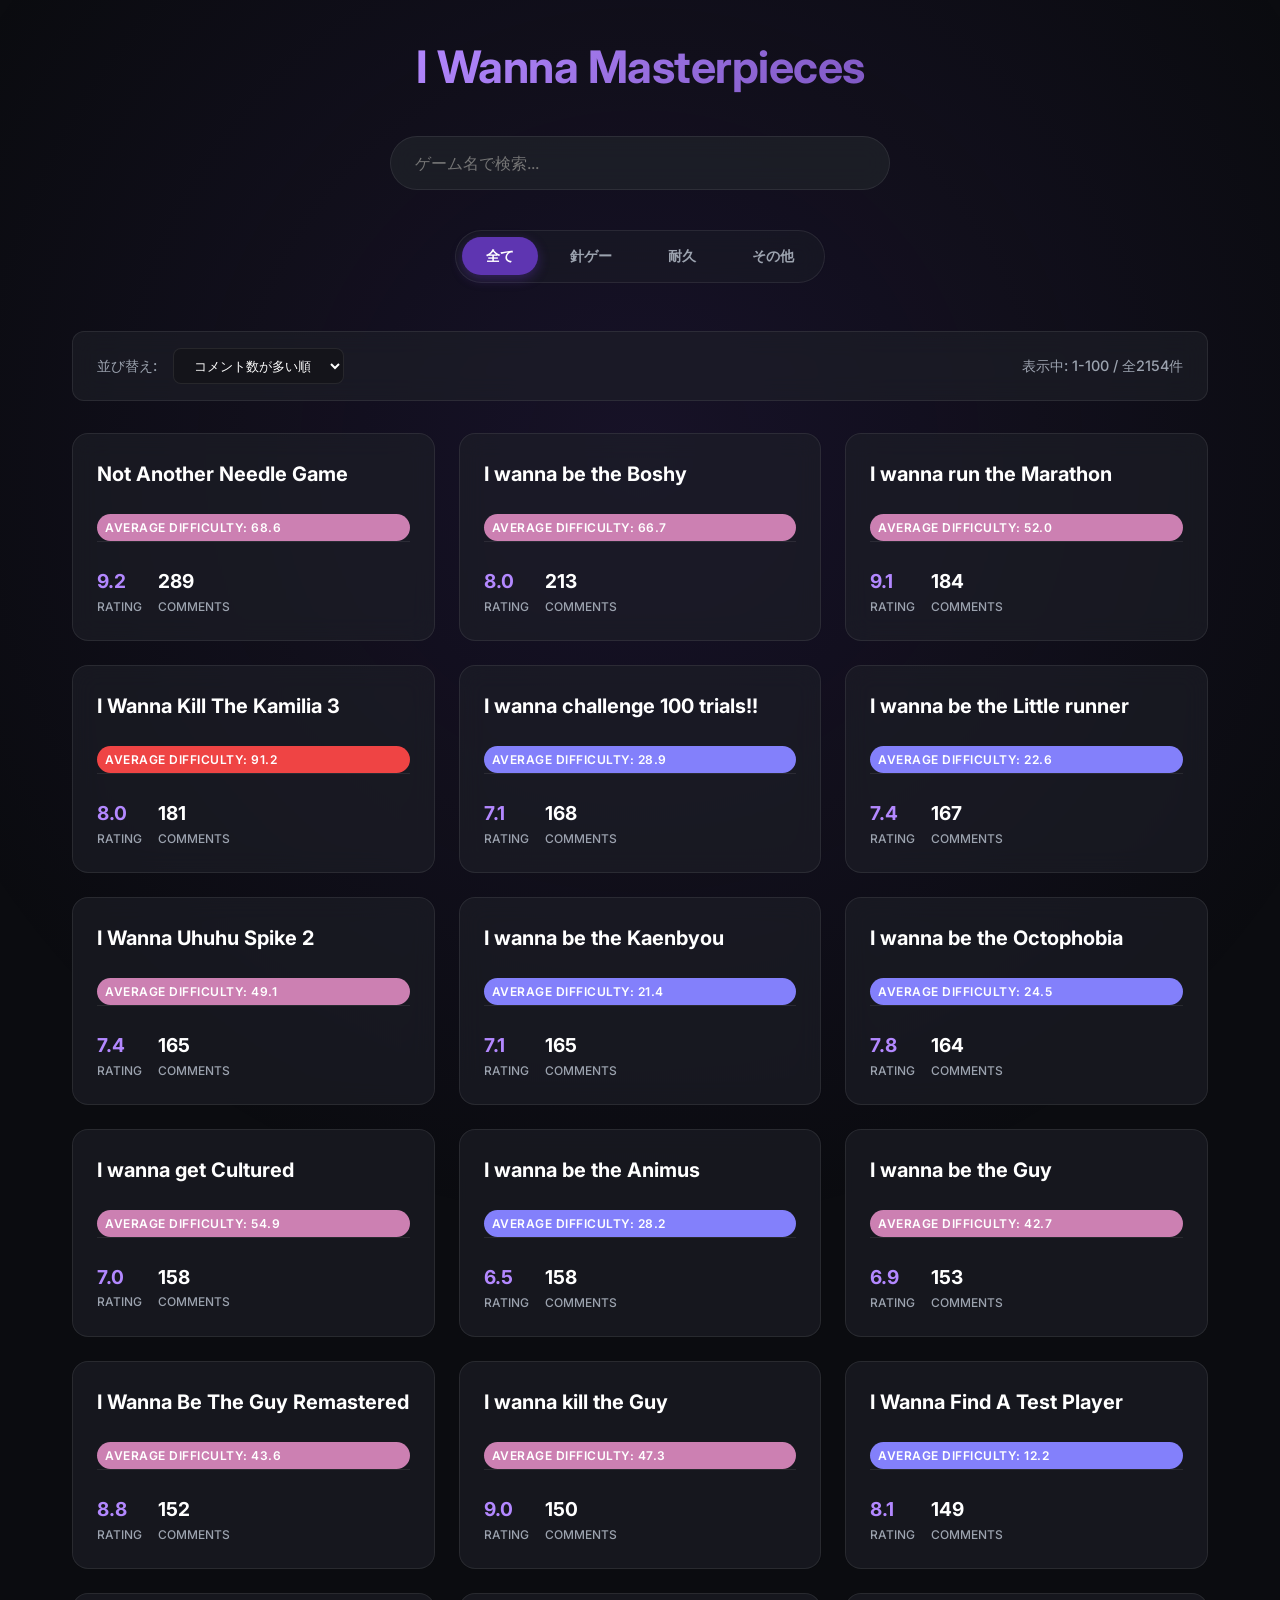
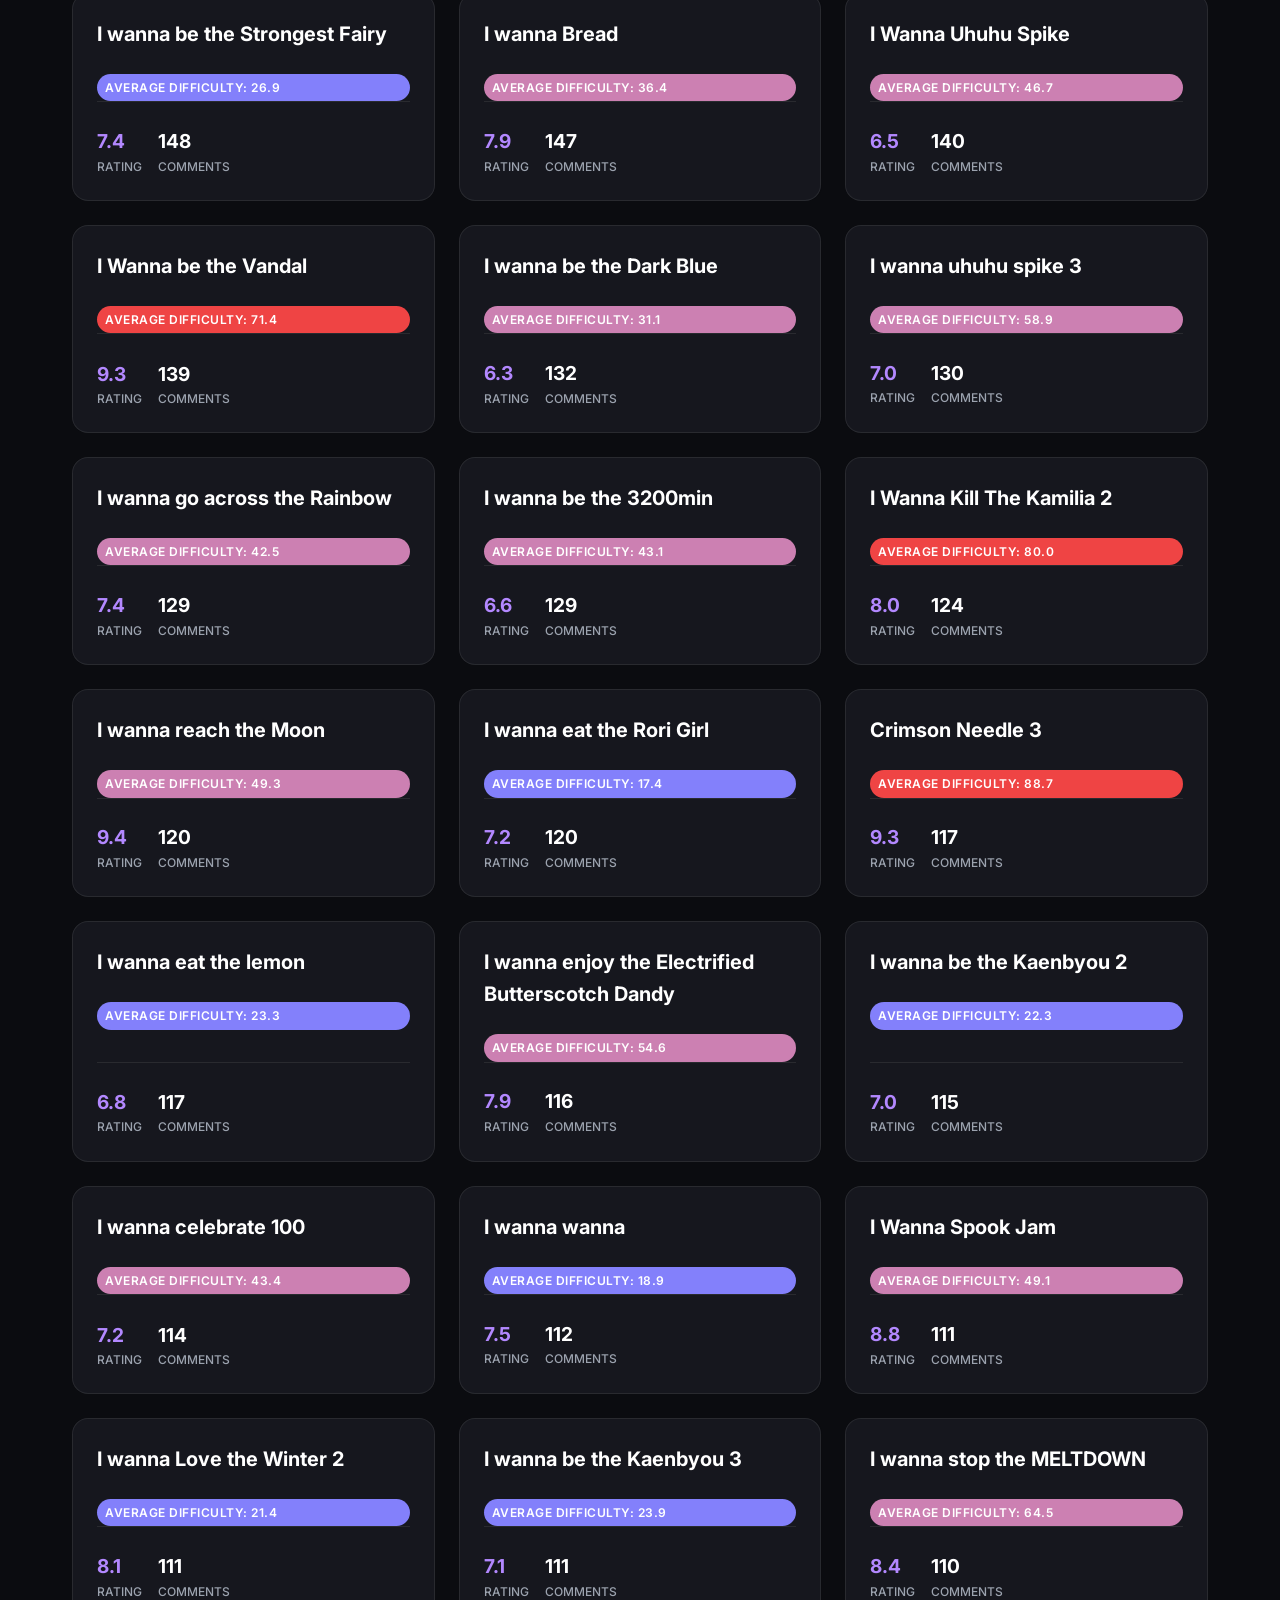
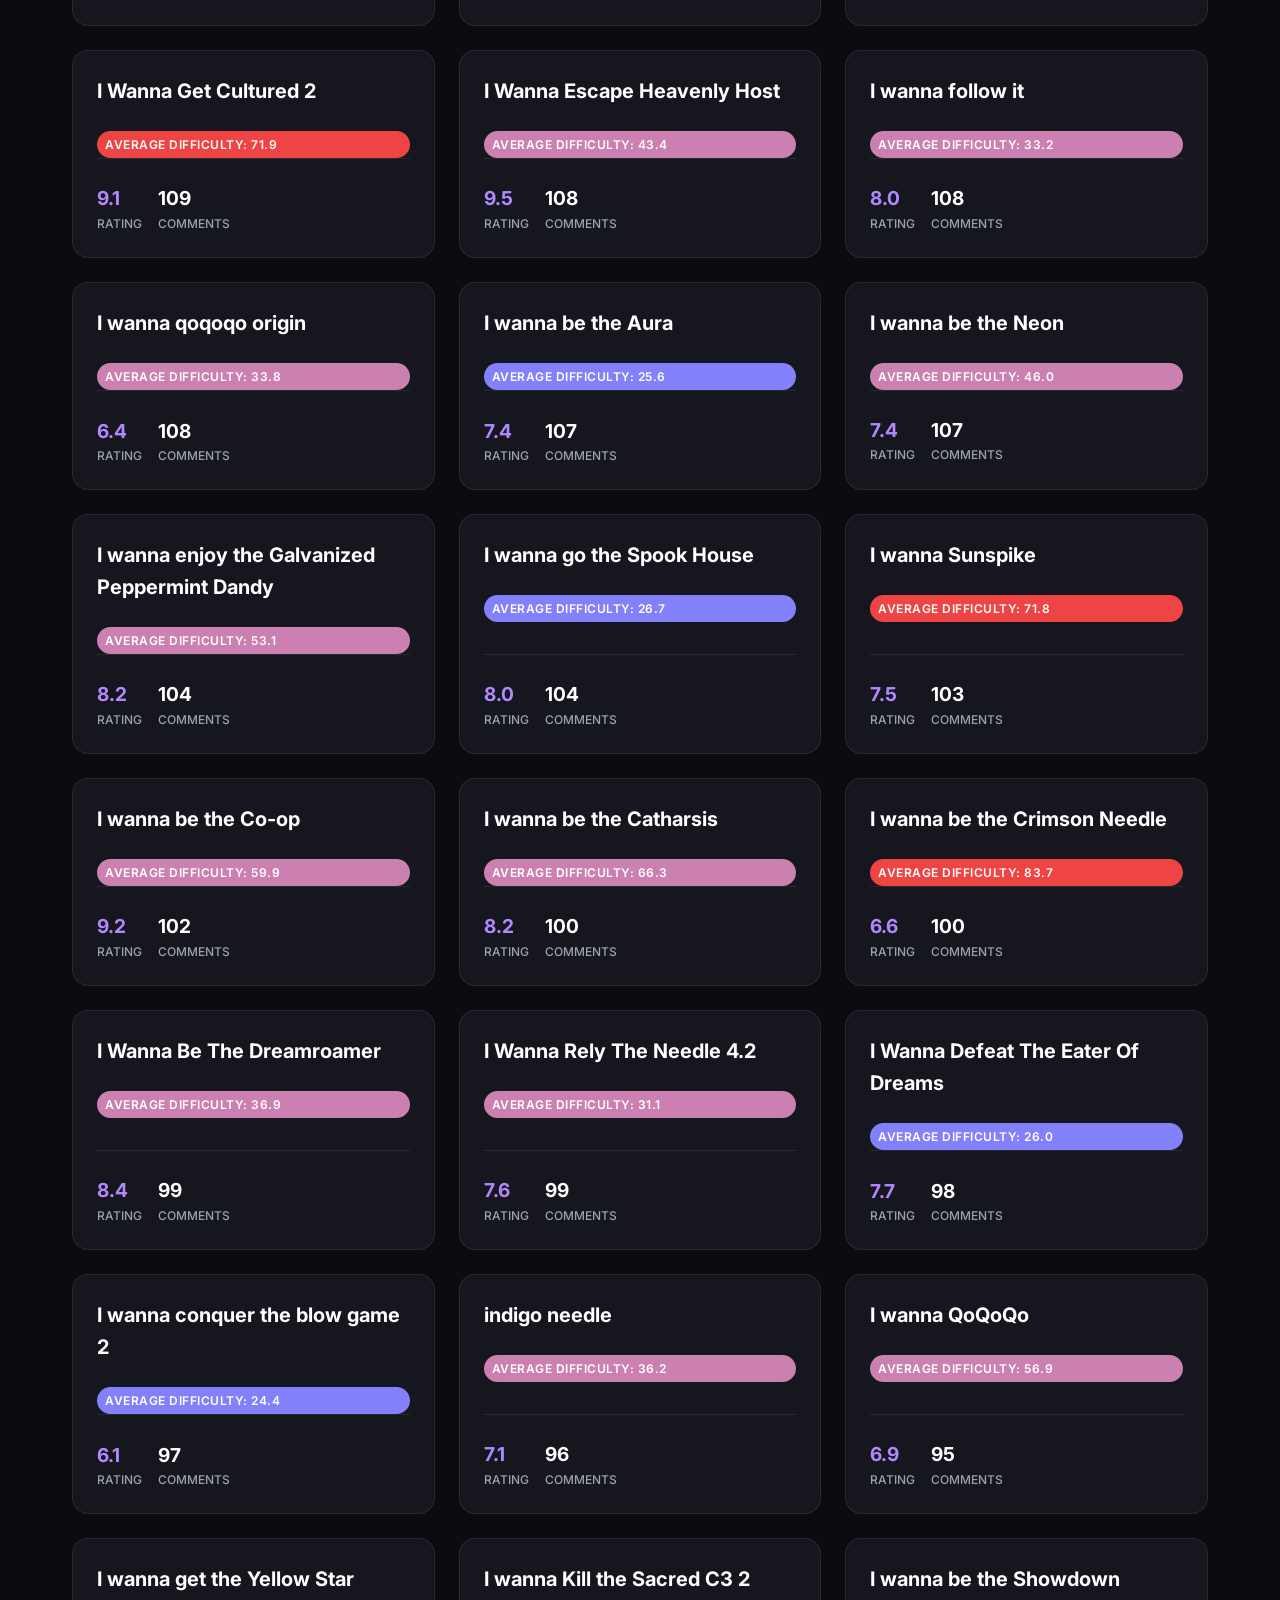
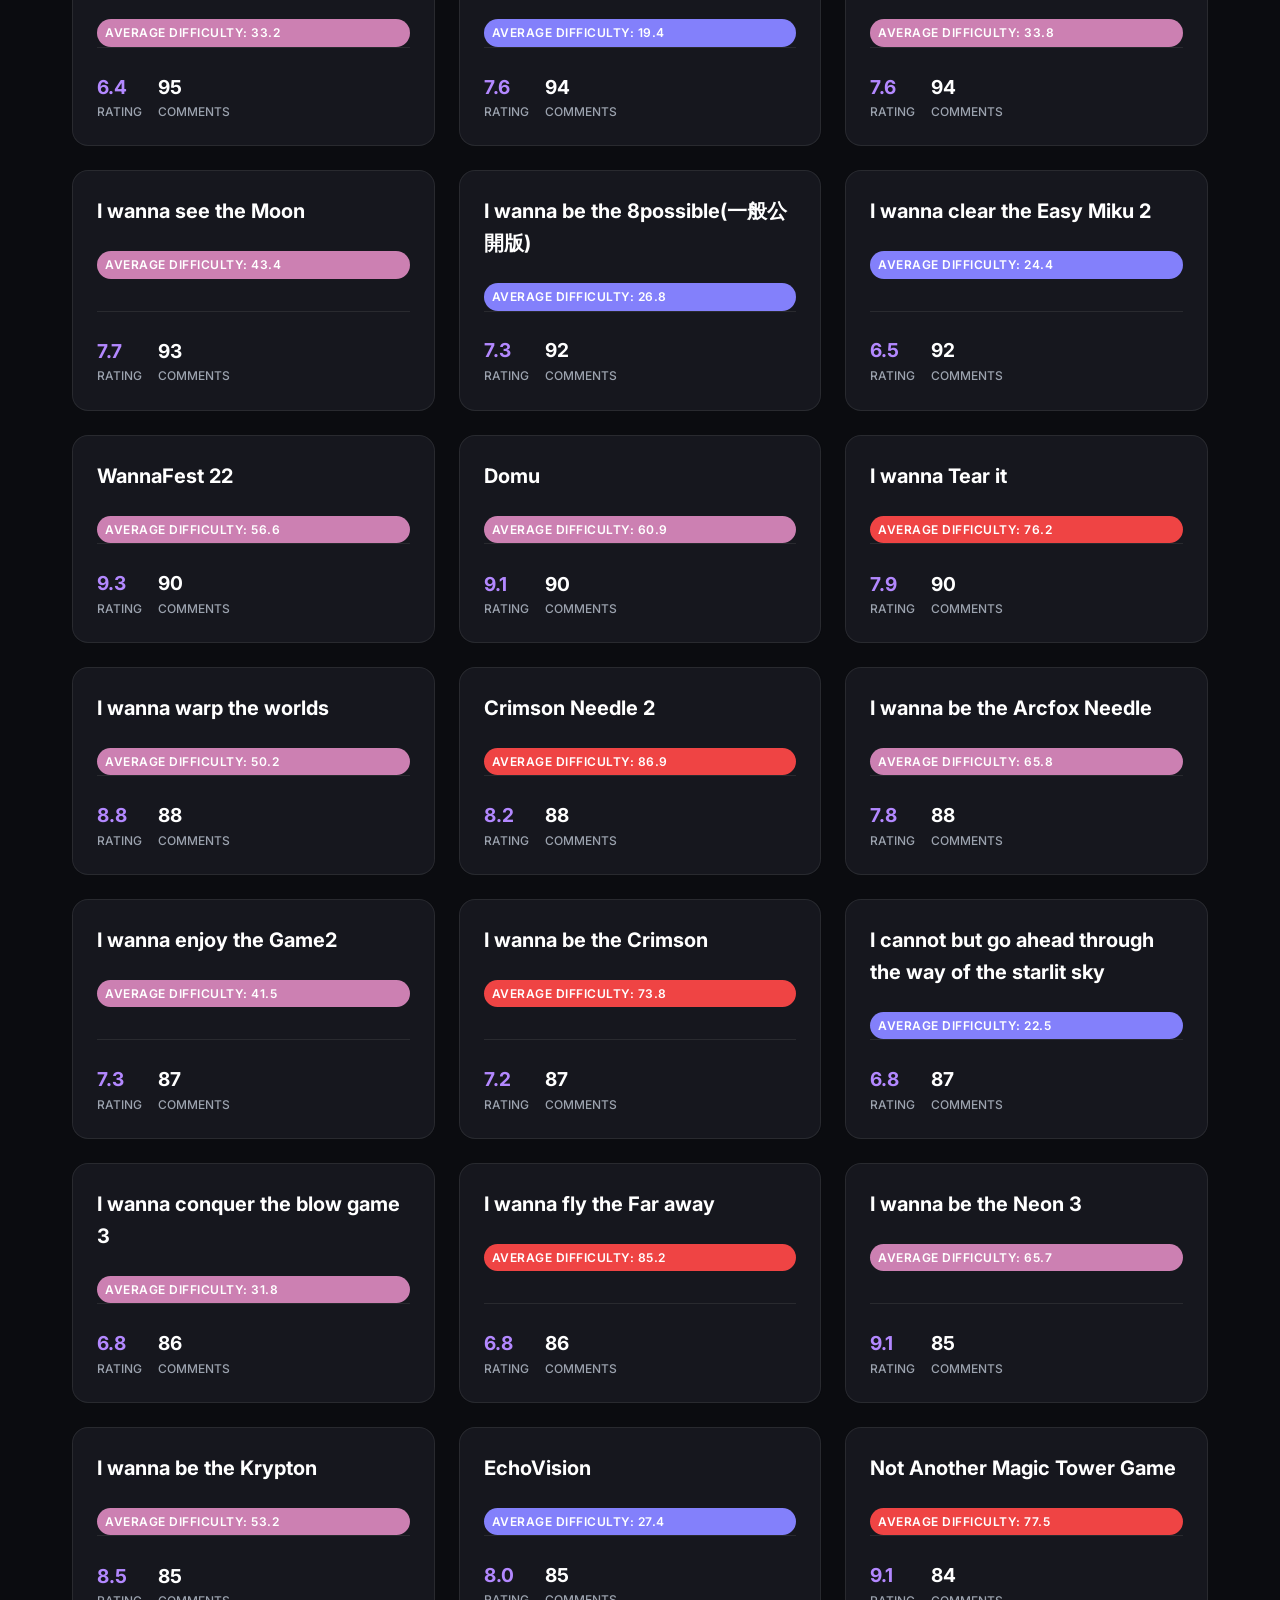
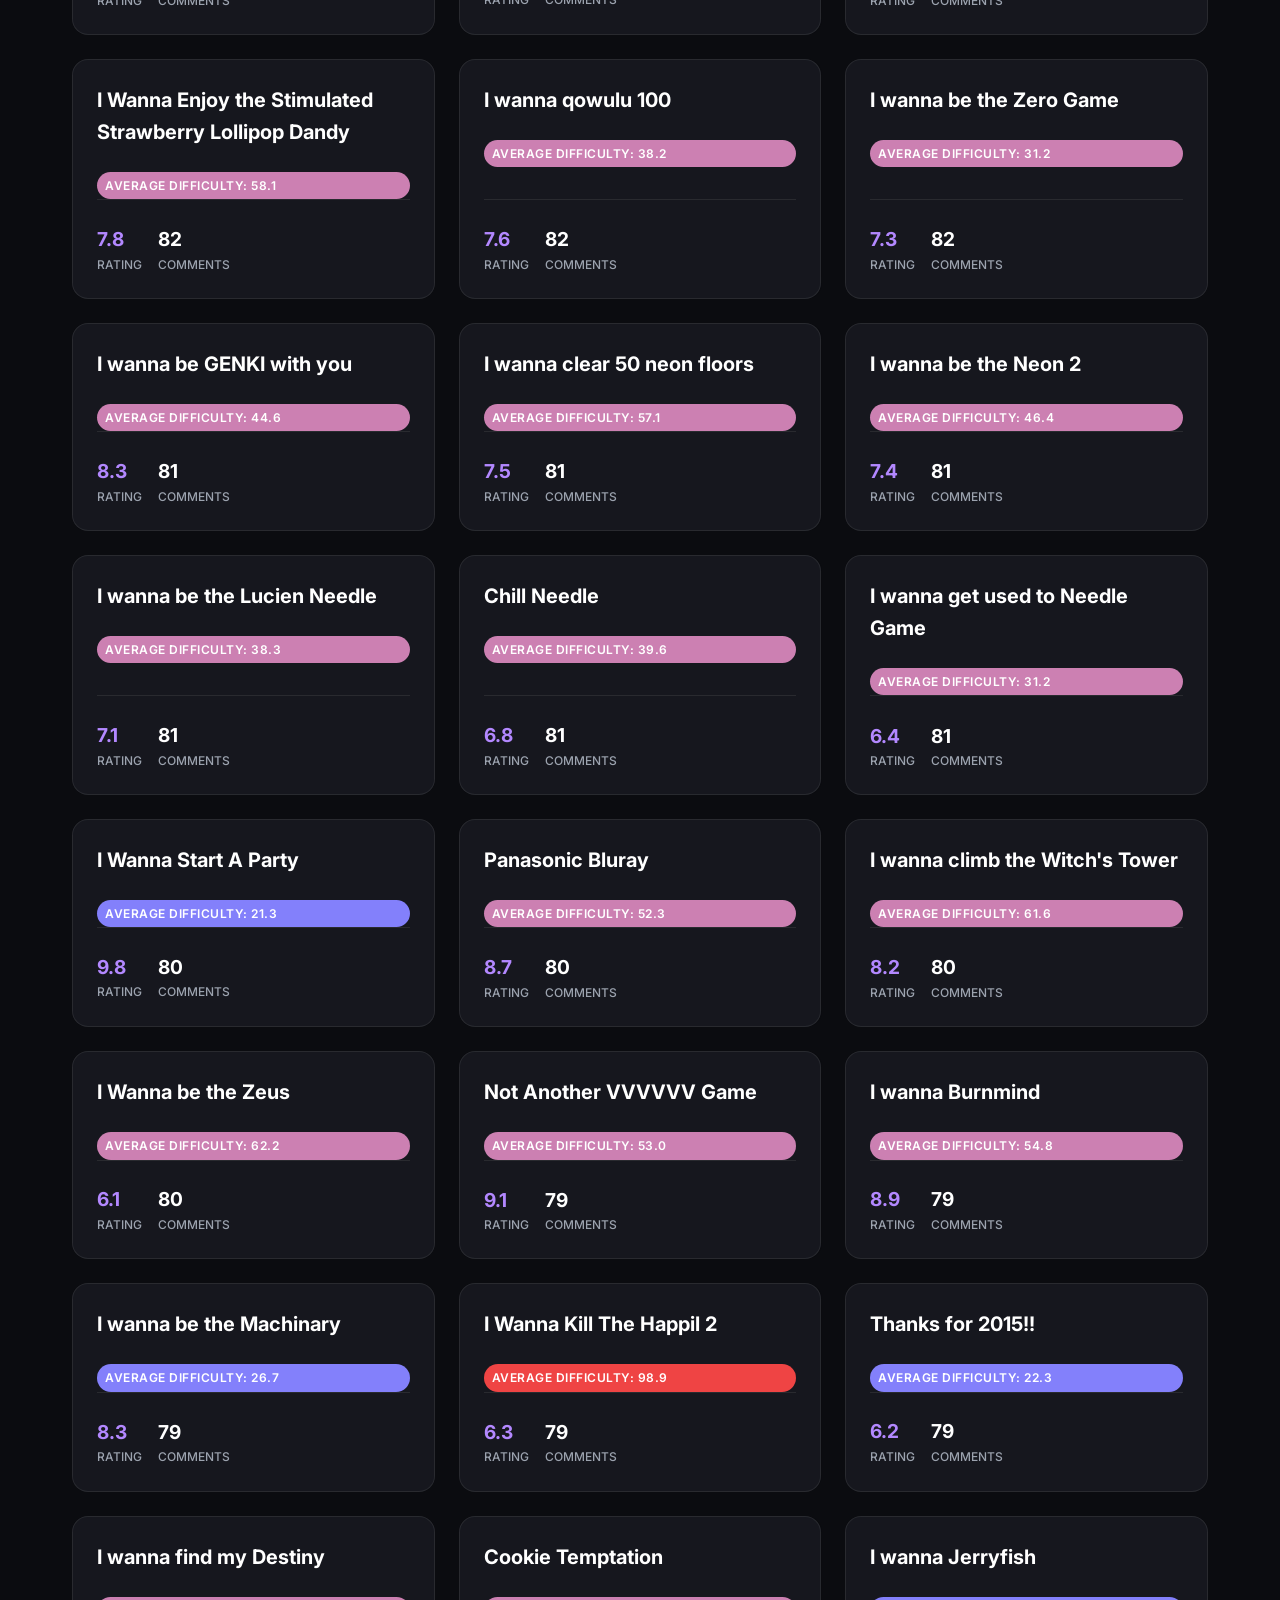
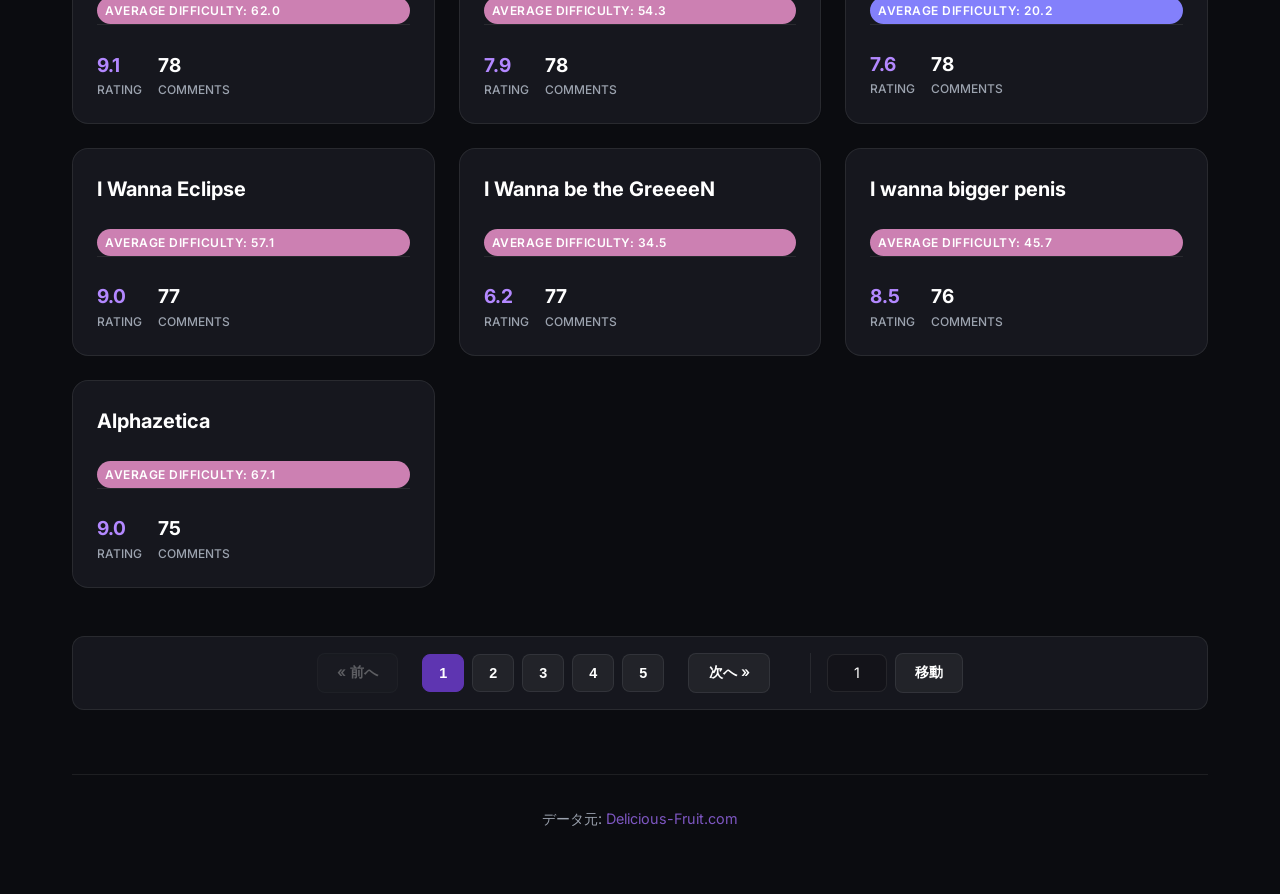
==== index.html @ 4054c090 "Add files via upload" ====
<!DOCTYPE html>
<html lang="ja">
<head>
    <meta charset="UTF-8">
    <meta name="viewport" content="width=device-width, initial-scale=1.0">
    <title>Delicious Fruit - 名作アイワナラインナップ</title>
    <link href="https://fonts.googleapis.com/css2?family=Inter:wght@400;500;700&display=swap" rel="stylesheet">
    <link rel="stylesheet" href="style.css">
</head>
<body>
    <div class="background-animation"></div>
    <div class="container">
        <header>
            <div class="logo">
                <h1>I Wanna Masterpieces</h1>
            </div>
            <div class="search-bar">
                <input type="text" id="searchInput" placeholder="ゲーム名で検索...">
            </div>
            <div class="filter-container">
                <div class="filter-buttons" id="filterButtons">
                    <button class="filter-btn active" data-category="all">全て</button>
                    <button class="filter-btn" data-category="needle">針ゲー</button>
                    <button class="filter-btn" data-category="avoidance">耐久</button>
                    <button class="filter-btn" data-category="other">その他</button>
                </div>
            </div>
        </header>

        <main>
            <div class="controls">
                <div class="sort-options">
                    <label>並び替え:</label>
                    <select id="sortSelect">
                        <option value="ratings_desc">コメント数が多い順</option>
                        <option value="rating_desc">評価が高い順</option>
                        <option value="newest">新しい順</option>
                        <option value="difficulty_desc">難易度が高い順</option>
                        <option value="difficulty_asc">難易度が低い順</option>
                    </select>
                </div>
                <div class="stats" id="statsDisplay">
                    <!-- Stats will be inserted here -->
                </div>
            </div>

            <div class="grid" id="gameGrid">
                <!-- Game cards will be appended here by JS -->
            </div>

            <div class="pagination" id="pagination">
                <button id="prevBtn" class="page-btn">&laquo; 前へ</button>
                <div id="pageNumbers" class="page-numbers"></div>
                <button id="nextBtn" class="page-btn">次へ &raquo;</button>
                <div class="page-jump">
                    <input type="number" id="pageInput" min="1" placeholder="Page">
                    <button id="jumpBtn" class="page-btn">移動</button>
                </div>
            </div>
        </main>
        
        <footer>
            <p>データ元: <a href="https://delicious-fruit.com/" target="_blank">Delicious-Fruit.com</a></p>
        </footer>
    </div>
    <!-- Back to top button -->
    <button id="backToTopBtn" title="トップへ戻る">↑ Top</button>

    <!-- Load the games data -->
    <script src="games.js?v=20260316_v10"></script>
    <script src="script.js"></script>
</body>
</html>
---- style.css ----
:root {
    --bg-color: #0b0c10;
    --card-bg: rgba(31, 33, 40, 0.6);
    --card-border: rgba(255, 255, 255, 0.08);
    --text-primary: #ffffff;
    --text-secondary: #9ca3af;
    --accent: #5e35b1;
    --accent-light: #7e57c2;
    --highlight: #b388ff;
    --rating-bg: rgba(94, 53, 177, 0.3);
    --rating-color: #d1c4e9;
    --glass-blur: 12px;
}

* {
    box-sizing: border-box;
    margin: 0;
    padding: 0;
}

body {
    background-color: var(--bg-color);
    color: var(--text-primary);
    font-family: 'Inter', -apple-system, BlinkMacSystemFont, "Segoe UI", Roboto, Helvetica, Arial, sans-serif;
    line-height: 1.6;
    overflow-x: hidden;
    position: relative;
    min-height: 100vh;
}

/* Background gradient animation */
.background-animation {
    position: fixed;
    top: -50%;
    left: -50%;
    width: 200%;
    height: 200%;
    background: radial-gradient(circle at center, rgba(94, 53, 177, 0.15) 0%, rgba(11, 12, 16, 0) 50%);
    animation: pulse 15s infinite alternate ease-in-out;
    z-index: -1;
    pointer-events: none;
}

@keyframes pulse {
    0% { transform: translate(10%, 10%) scale(1); }
    100% { transform: translate(-10%, -10%) scale(1.1); }
}

.container {
    max-width: 1200px;
    margin: 0 auto;
    padding: 2rem;
}

header {
    display: flex;
    flex-direction: column;
    align-items: center;
    justify-content: center;
    text-align: center;
    margin-bottom: 3rem;
    gap: 1.5rem;
}

.logo h1 {
    font-size: 2.8rem;
    font-weight: 700;
    background: linear-gradient(135deg, #b388ff, #7e57c2);
    -webkit-background-clip: text;
    background-clip: text;
    -webkit-text-fill-color: transparent;
    margin-bottom: 0.5rem;
    letter-spacing: -0.5px;
}

.logo p {
    color: var(--text-secondary);
    font-size: 1.1rem;
    font-weight: 500;
}

.search-bar {
    width: 100%;
    max-width: 500px;
}

.search-bar input {
    width: 100%;
    padding: 1rem 1.5rem;
    border-radius: 50px;
    background: rgba(31, 33, 40, 0.8);
    border: 1px solid var(--card-border);
    color: var(--text-primary);
    font-size: 1rem;
    font-family: inherit;
    transition: all 0.3s ease;
    backdrop-filter: blur(var(--glass-blur));
}

.search-bar input:focus {
    outline: none;
    border-color: var(--accent-light);
    box-shadow: 0 0 0 4px rgba(126, 87, 194, 0.2);
}

.filter-container {
    display: flex;
    justify-content: center;
    margin-top: 1rem;
    width: 100%;
}

.filter-buttons {
    display: flex;
    gap: 0.5rem;
    background: rgba(31, 33, 40, 0.4);
    padding: 0.4rem;
    border-radius: 50px;
    border: 1px solid var(--card-border);
    backdrop-filter: blur(var(--glass-blur));
    flex-wrap: wrap;
    justify-content: center;
}

.filter-btn {
    padding: 0.6rem 1.5rem;
    border: none;
    border-radius: 50px;
    background: transparent;
    color: var(--text-secondary);
    font-size: 0.9rem;
    font-weight: 600;
    cursor: pointer;
    transition: all 0.3s cubic-bezier(0.4, 0, 0.2, 1);
    font-family: inherit;
}

.filter-btn:hover {
    color: var(--text-primary);
    background: rgba(255, 255, 255, 0.05);
}

.filter-btn.active {
    background: var(--accent);
    color: white;
    box-shadow: 0 4px 12px rgba(94, 53, 177, 0.4);
}

.controls {
    display: flex;
    justify-content: space-between;
    align-items: center;
    margin-bottom: 2rem;
    background: var(--card-bg);
    padding: 1rem 1.5rem;
    border-radius: 12px;
    border: 1px solid var(--card-border);
    backdrop-filter: blur(var(--glass-blur));
}

.sort-options {
    display: flex;
    align-items: center;
    gap: 1rem;
}

.sort-options label {
    font-size: 0.9rem;
    font-weight: 500;
    color: var(--text-secondary);
}

.sort-options select {
    padding: 0.5rem 1rem;
    background: rgba(20, 21, 26, 0.8);
    border: 1px solid var(--card-border);
    color: var(--text-primary);
    border-radius: 8px;
    font-family: inherit;
    cursor: pointer;
    outline: none;
}

.sort-options select:focus {
    border-color: var(--accent-light);
}

.stats {
    font-size: 0.9rem;
    color: var(--text-secondary);
    font-weight: 500;
}

.grid {
    display: grid;
    grid-template-columns: repeat(auto-fill, minmax(280px, 1fr));
    gap: 1.5rem;
}

.card {
    background: var(--card-bg);
    border: 1px solid var(--card-border);
    border-radius: 16px;
    padding: 1.5rem;
    transition: all 0.3s cubic-bezier(0.25, 0.8, 0.25, 1);
    backdrop-filter: blur(var(--glass-blur));
    display: flex;
    flex-direction: column;
    height: 100%;
    text-decoration: none;
    cursor: pointer;
}

.card:hover {
    transform: translateY(-5px);
    box-shadow: 0 10px 30px -10px rgba(94, 53, 177, 0.4);
    border-color: rgba(179, 136, 255, 0.3);
}

.card-header {
    display: flex;
    justify-content: space-between;
    align-items: flex-start;
    margin-bottom: 1rem;
}

.game-title {
    font-size: 1.25rem;
    font-weight: 700;
    color: var(--text-primary);
    margin-bottom: 0.5rem;
    display: -webkit-box;
    -webkit-line-clamp: 2;
    line-clamp: 2;
    -webkit-box-orient: vertical;
    overflow: hidden;
}

.badge {
    padding: 4px 8px;
    border-radius: 20px;
    font-size: 0.75rem;
    font-weight: 600;
    text-transform: uppercase;
    letter-spacing: 0.5px;
    white-space: nowrap;
}

.difficulty-badge {
    background: rgba(255, 255, 255, 0.1);
    color: #e5e7eb;
}

.card-metrics {
    display: flex;
    gap: 1rem;
    margin-top: auto;
    padding-top: 1.5rem;
    border-top: 1px solid var(--card-border);
}

.metric {
    display: flex;
    flex-direction: column;
}

.metric-value {
    font-size: 1.2rem;
    font-weight: 700;
    color: var(--highlight);
}

.metric-label {
    font-size: 0.75rem;
    color: var(--text-secondary);
    font-weight: 500;
}

footer {
    text-align: center;
    margin-top: 4rem;
    padding: 2rem 0;
    border-top: 1px solid var(--card-border);
}

footer p {
    color: var(--text-secondary);
    font-size: 0.9rem;
}

footer a {
    color: var(--accent-light);
    text-decoration: none;
    transition: color 0.2s ease;
}

footer a:hover {
    color: var(--highlight);
}

/* Pagination */
.pagination {
    display: flex;
    justify-content: center;
    align-items: center;
    gap: 1.5rem;
    margin-top: 3rem;
    padding: 1rem;
    background: var(--card-bg);
    border-radius: 12px;
    border: 1px solid var(--card-border);
    backdrop-filter: blur(var(--glass-blur));
}

.page-btn {
    padding: 0.6rem 1.2rem;
    border: 1px solid var(--card-border);
    border-radius: 8px;
    background: rgba(255, 255, 255, 0.05);
    color: var(--text-primary);
    font-size: 0.9rem;
    font-weight: 600;
    cursor: pointer;
    transition: all 0.2s ease;
    font-family: inherit;
}

.page-btn:hover:not(:disabled) {
    background: var(--accent);
    border-color: var(--accent);
    box-shadow: 0 4px 12px rgba(94, 53, 177, 0.3);
}

.page-btn:disabled {
    opacity: 0.3;
    cursor: not-allowed;
}

.page-numbers {
    display: flex;
    gap: 0.5rem;
    align-items: center;
}

.page-num {
    padding: 0.6rem 1rem;
    border: 1px solid var(--card-border);
    border-radius: 8px;
    background: rgba(255, 255, 255, 0.05);
    color: var(--text-primary);
    font-size: 0.9rem;
    font-weight: 600;
    cursor: pointer;
    transition: all 0.2s ease;
    min-width: 40px;
    text-align: center;
}

.page-num:hover:not(.active) {
    background: rgba(255, 255, 255, 0.1);
    border-color: var(--accent-light);
}

.page-num.active {
    background: var(--accent);
    border-color: var(--accent);
    color: white;
}

.page-num.dots {
    cursor: default;
    background: transparent;
    border: none;
}

.page-jump {
    display: flex;
    align-items: center;
    gap: 0.5rem;
    margin-left: 1rem;
    padding-left: 1rem;
    border-left: 1px solid var(--card-border);
}

.page-jump input {
    width: 60px;
    padding: 0.6rem;
    border: 1px solid var(--card-border);
    border-radius: 8px;
    background: rgba(20, 21, 26, 0.8);
    color: var(--text-primary);
    font-family: inherit;
    font-size: 0.9rem;
    text-align: center;
}

.page-jump input:focus {
    outline: none;
    border-color: var(--accent-light);
}

/* Hide arrow on number input */
.page-jump input::-webkit-outer-spin-button,
.page-jump input::-webkit-inner-spin-button {
    -webkit-appearance: none;
    margin: 0;
}

/* Responsive adjustments */
@media (max-width: 768px) {
    .controls {
        flex-direction: column;
        gap: 1rem;
        align-items: flex-start;
    }
    
    .logo h1 {
        font-size: 2.2rem;
}
}

/* Back to top button */
#backToTopBtn {
    display: none; /* Hidden by default */
    position: fixed;
    bottom: 30px;
    right: 30px;
    z-index: 99;
    border: none;
    outline: none;
    background-color: var(--accent);
    color: white;
    cursor: pointer;
    padding: 12px 18px;
    border-radius: 50px;
    font-size: 1rem;
    font-weight: 600;
    box-shadow: 0 4px 12px rgba(94, 53, 177, 0.4);
    transition: all 0.3s ease;
}

#backToTopBtn:hover {
    background-color: var(--highlight);
    transform: translateY(-3px);
    box-shadow: 0 6px 16px rgba(179, 136, 255, 0.5);
}
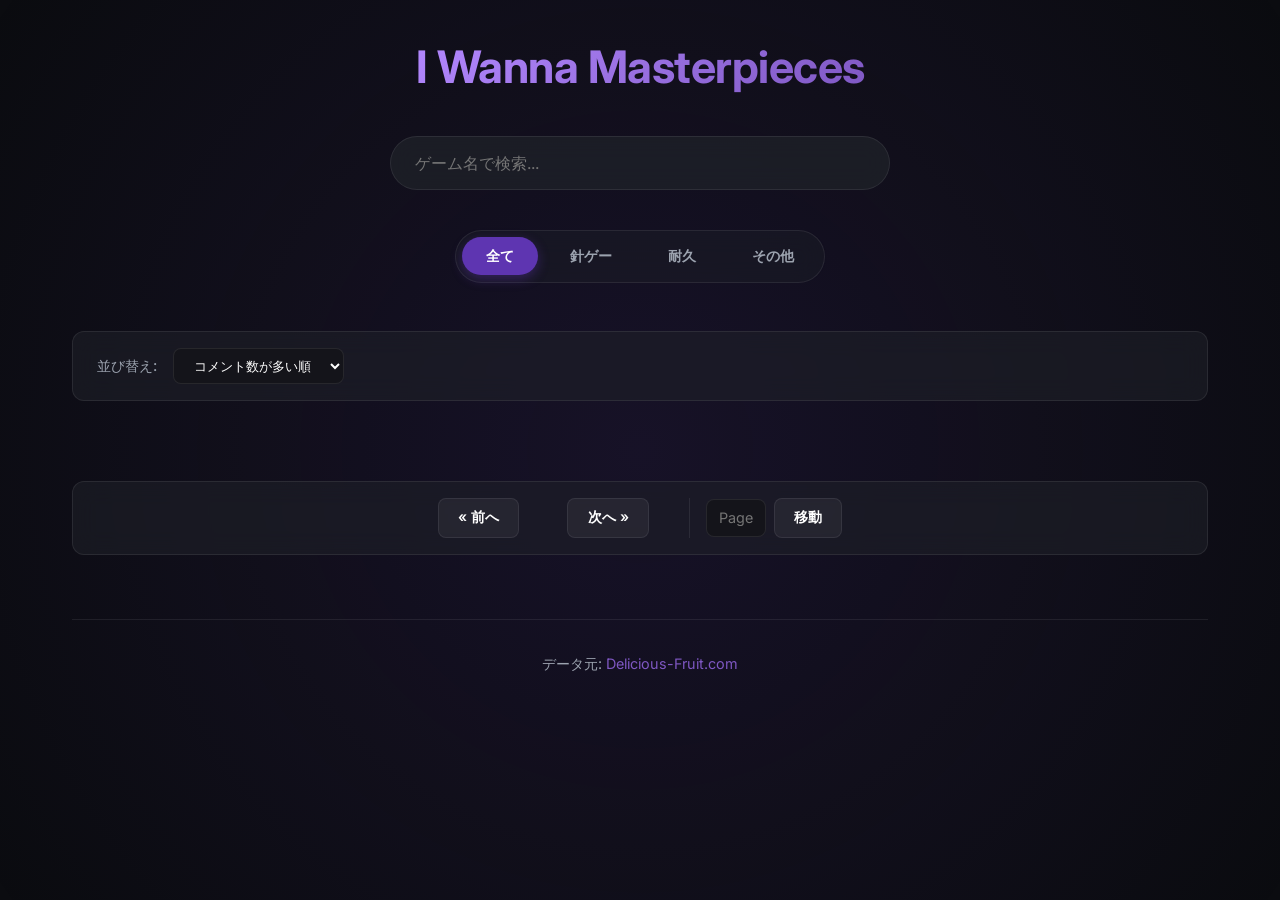
==== commit 7b813a7e: "Update index.html" ====
--- a/index.html
+++ b/index.html
@@ -42,6 +42,9 @@
                 <div class="stats" id="statsDisplay">
                     <!-- Stats will be inserted here -->
                 </div>
+                <div id="lastUpdated" style="font-size: 0.8rem; color: var(--text-secondary); margin-top: 5px;">
+                    <!-- Last updated time will be inserted here -->
+                </div>
             </div>
 
             <div class="grid" id="gameGrid">
@@ -66,8 +69,7 @@
     <!-- Back to top button -->
     <button id="backToTopBtn" title="トップへ戻る">↑ Top</button>
 
-    <!-- Load the games data -->
-    <script src="games.js?v=20260316_v10"></script>
+    <!-- script.js will fetch games.json dynamically -->
     <script src="script.js"></script>
 </body>
 </html>
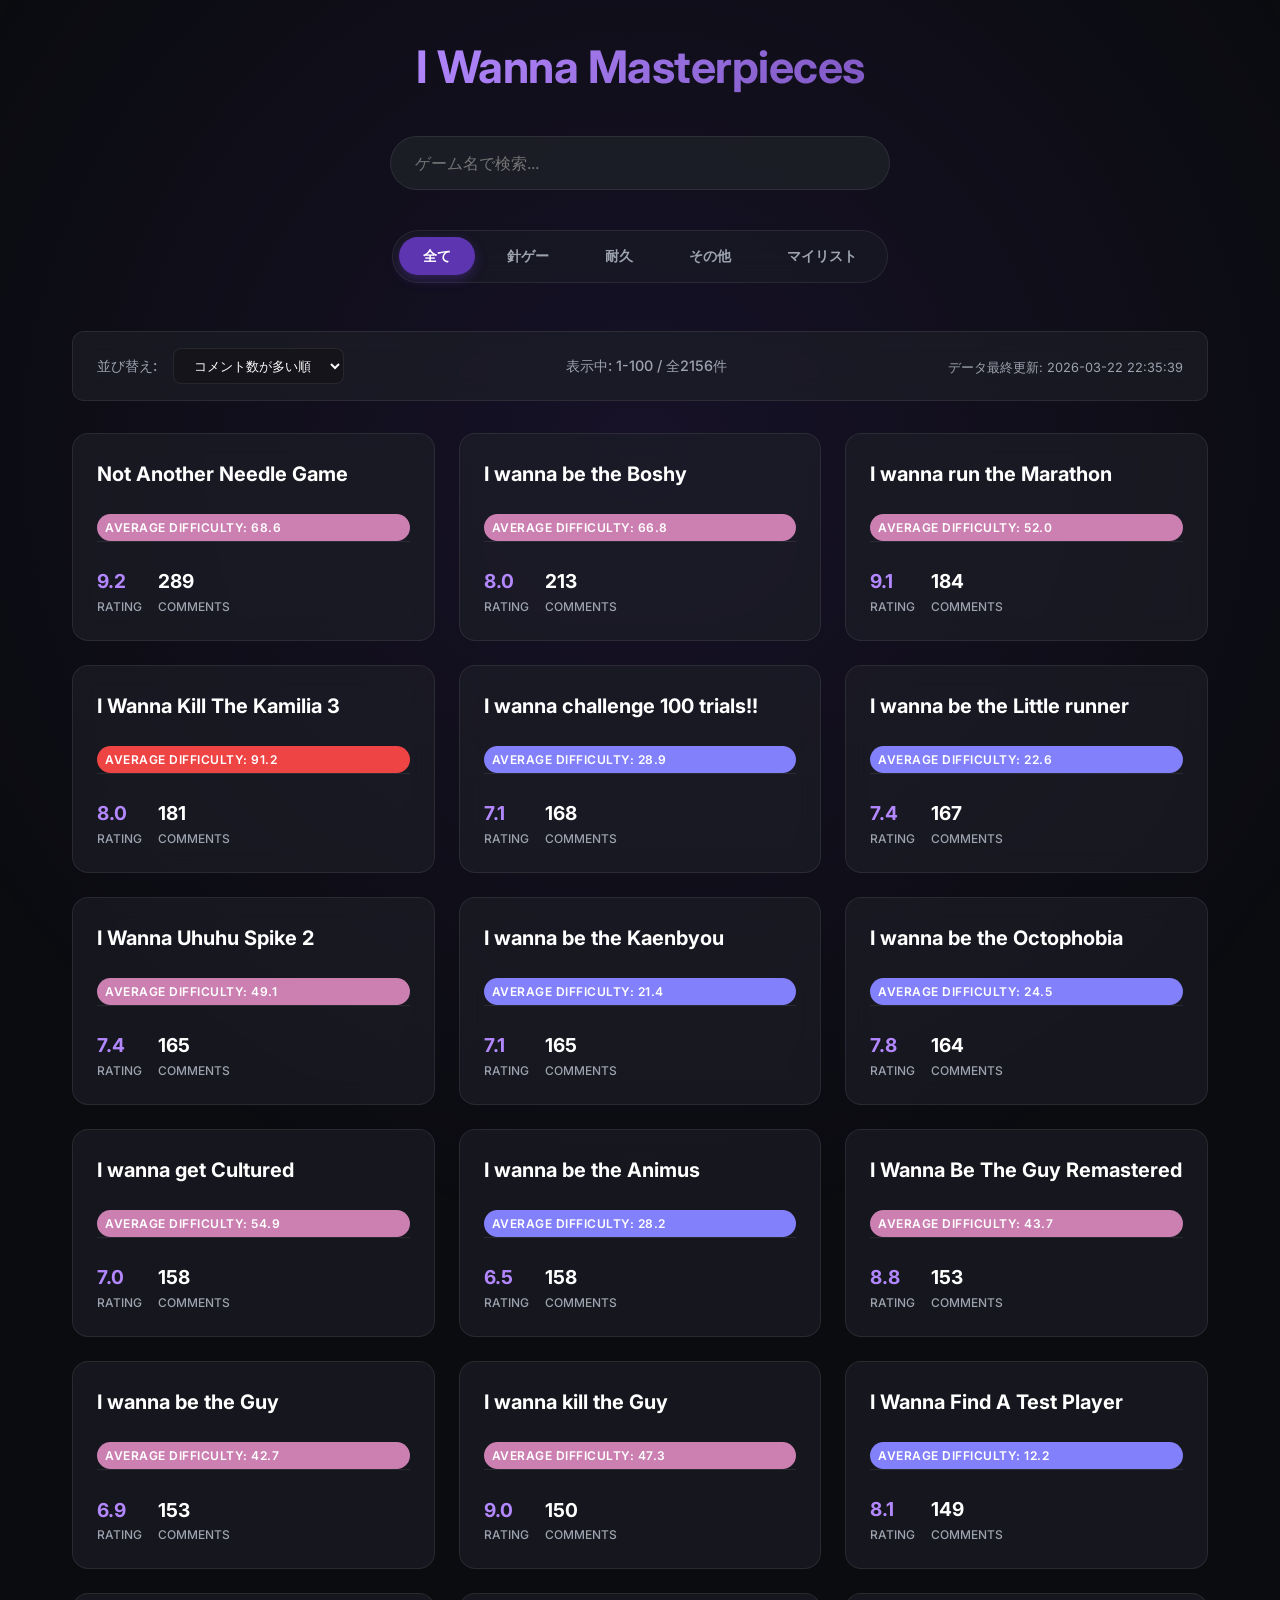
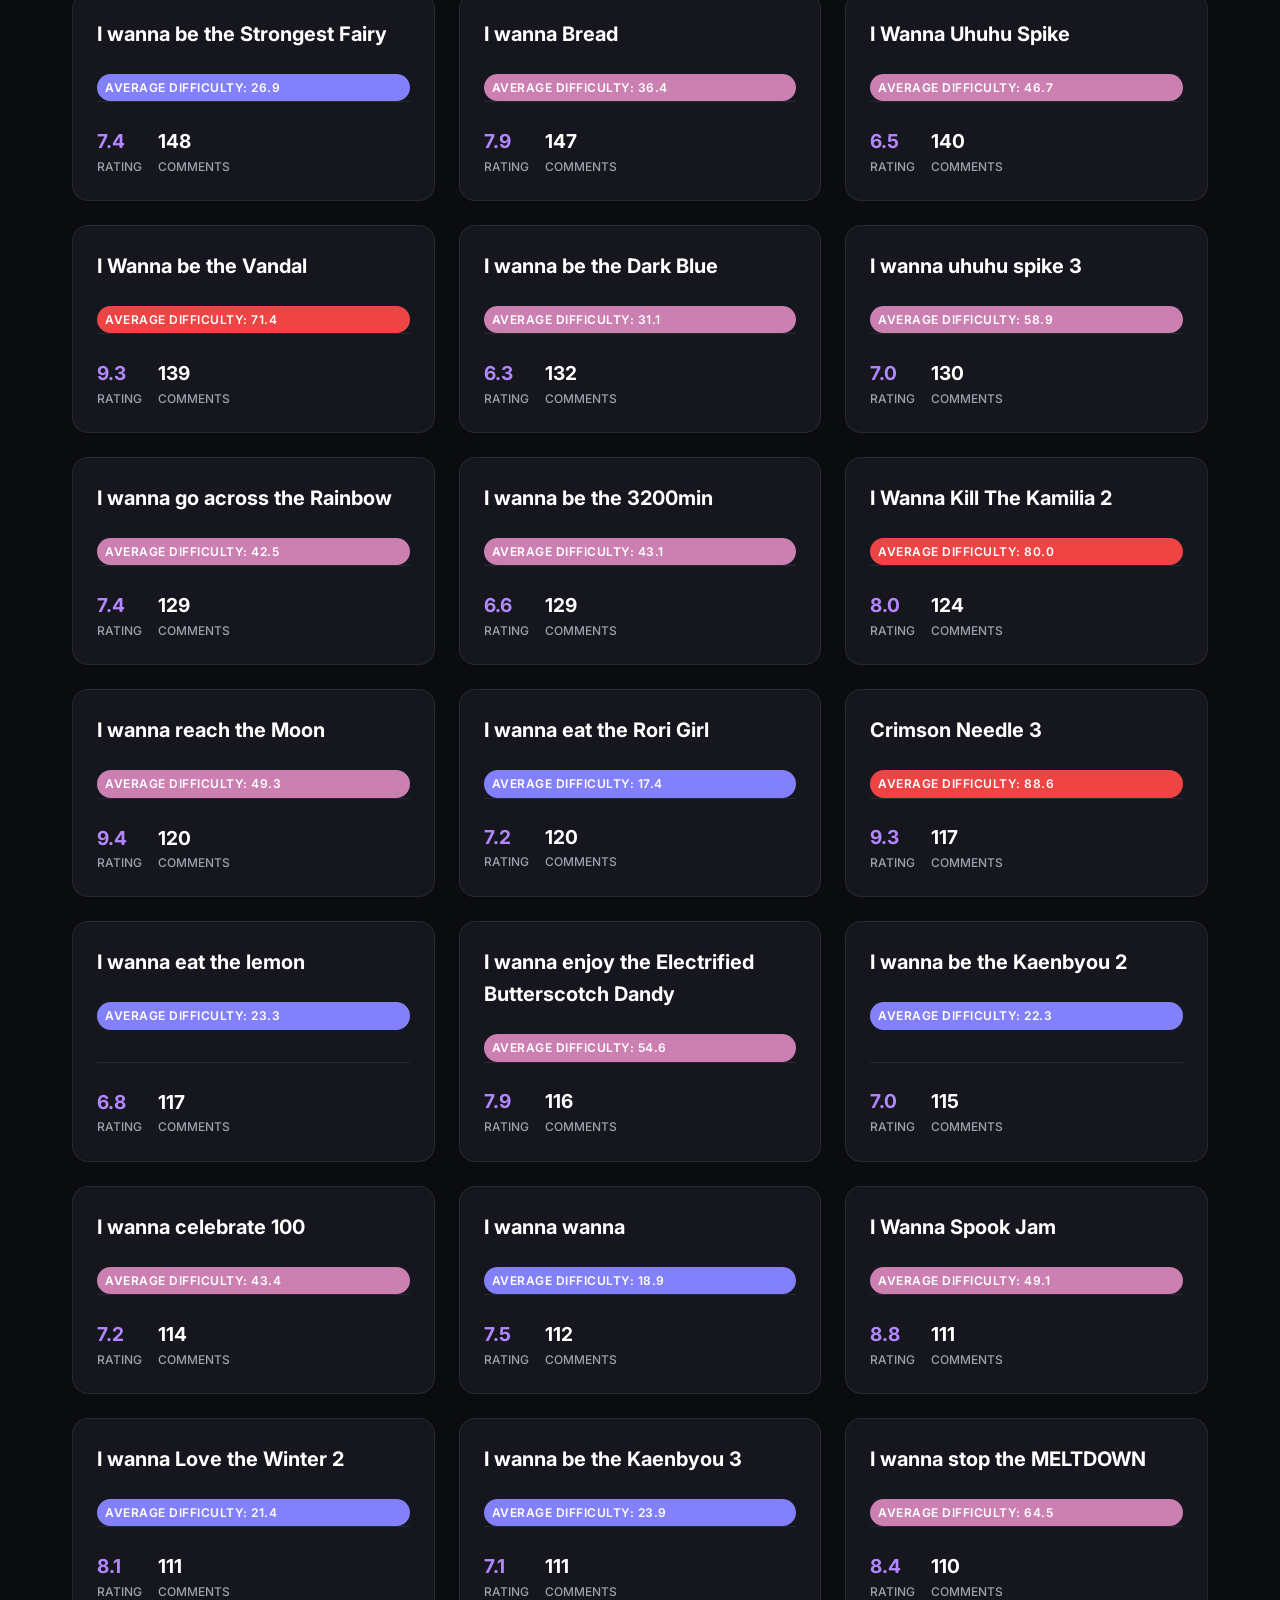
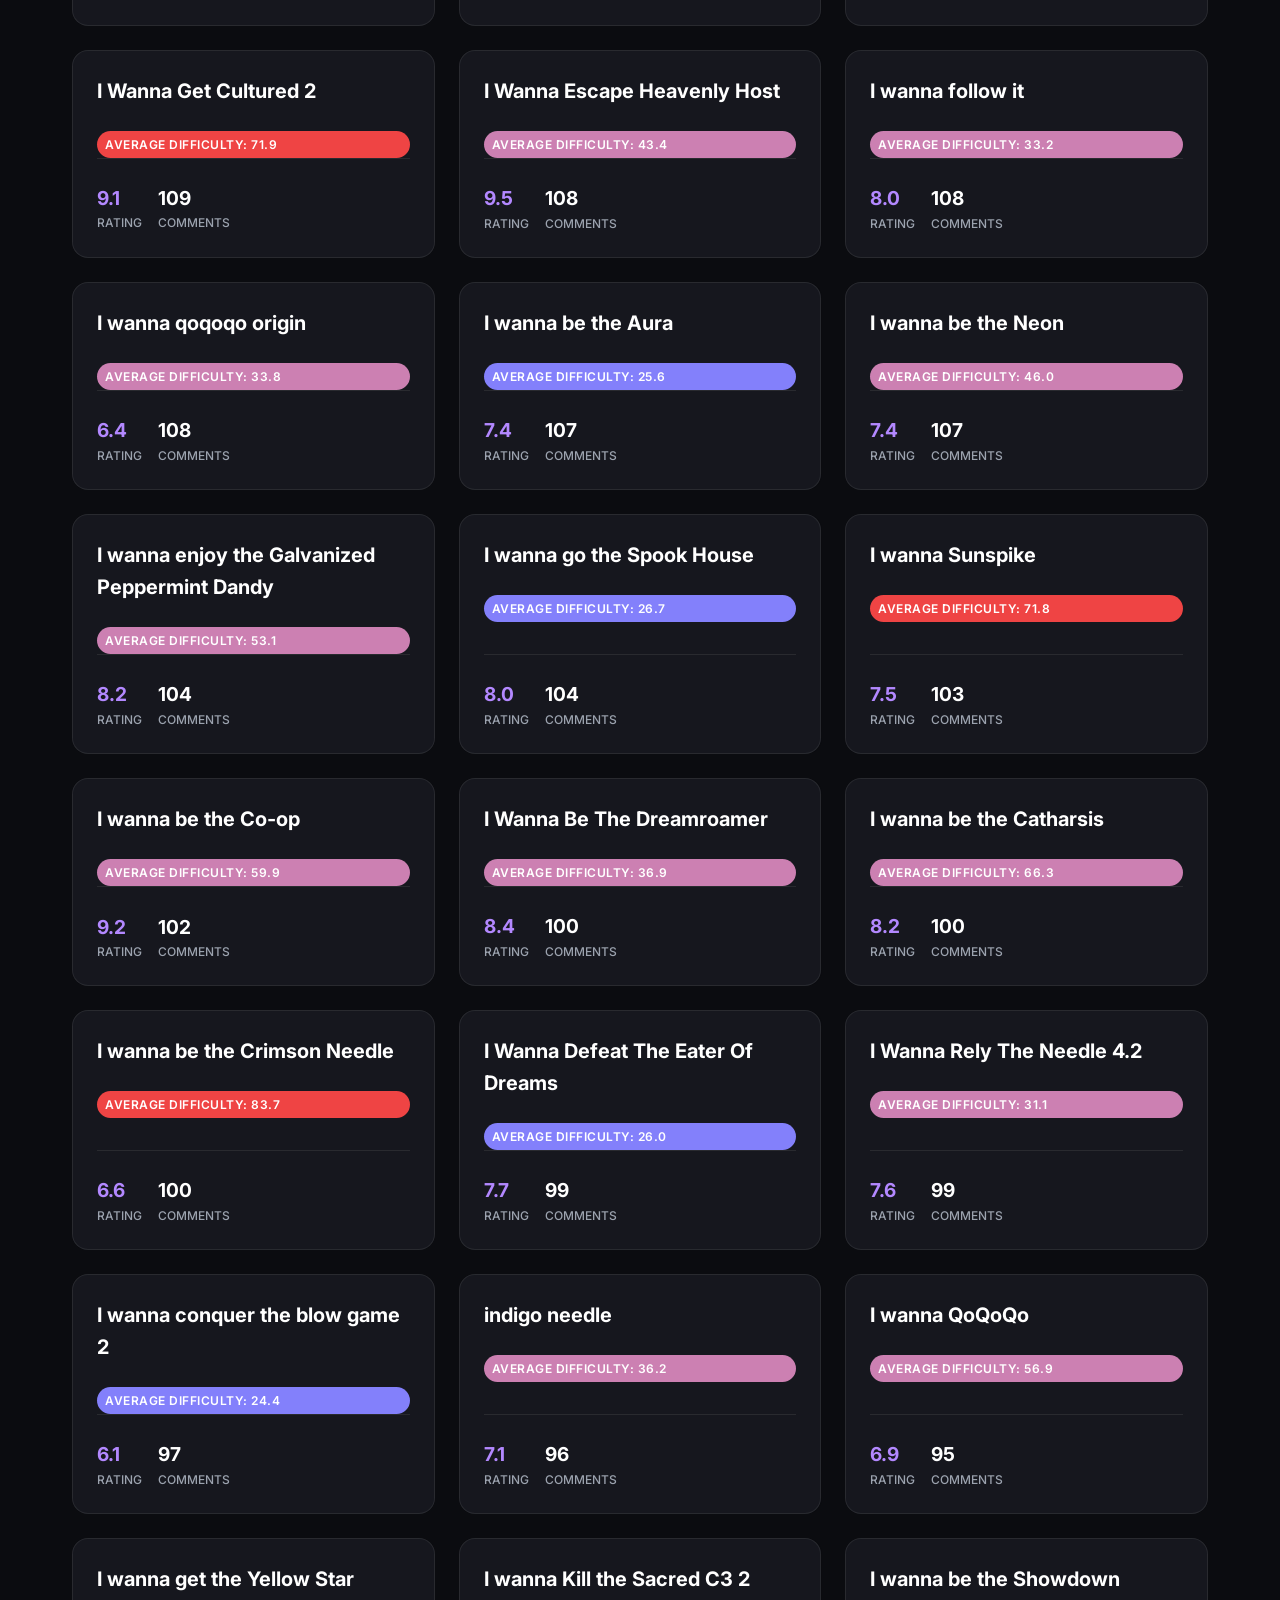
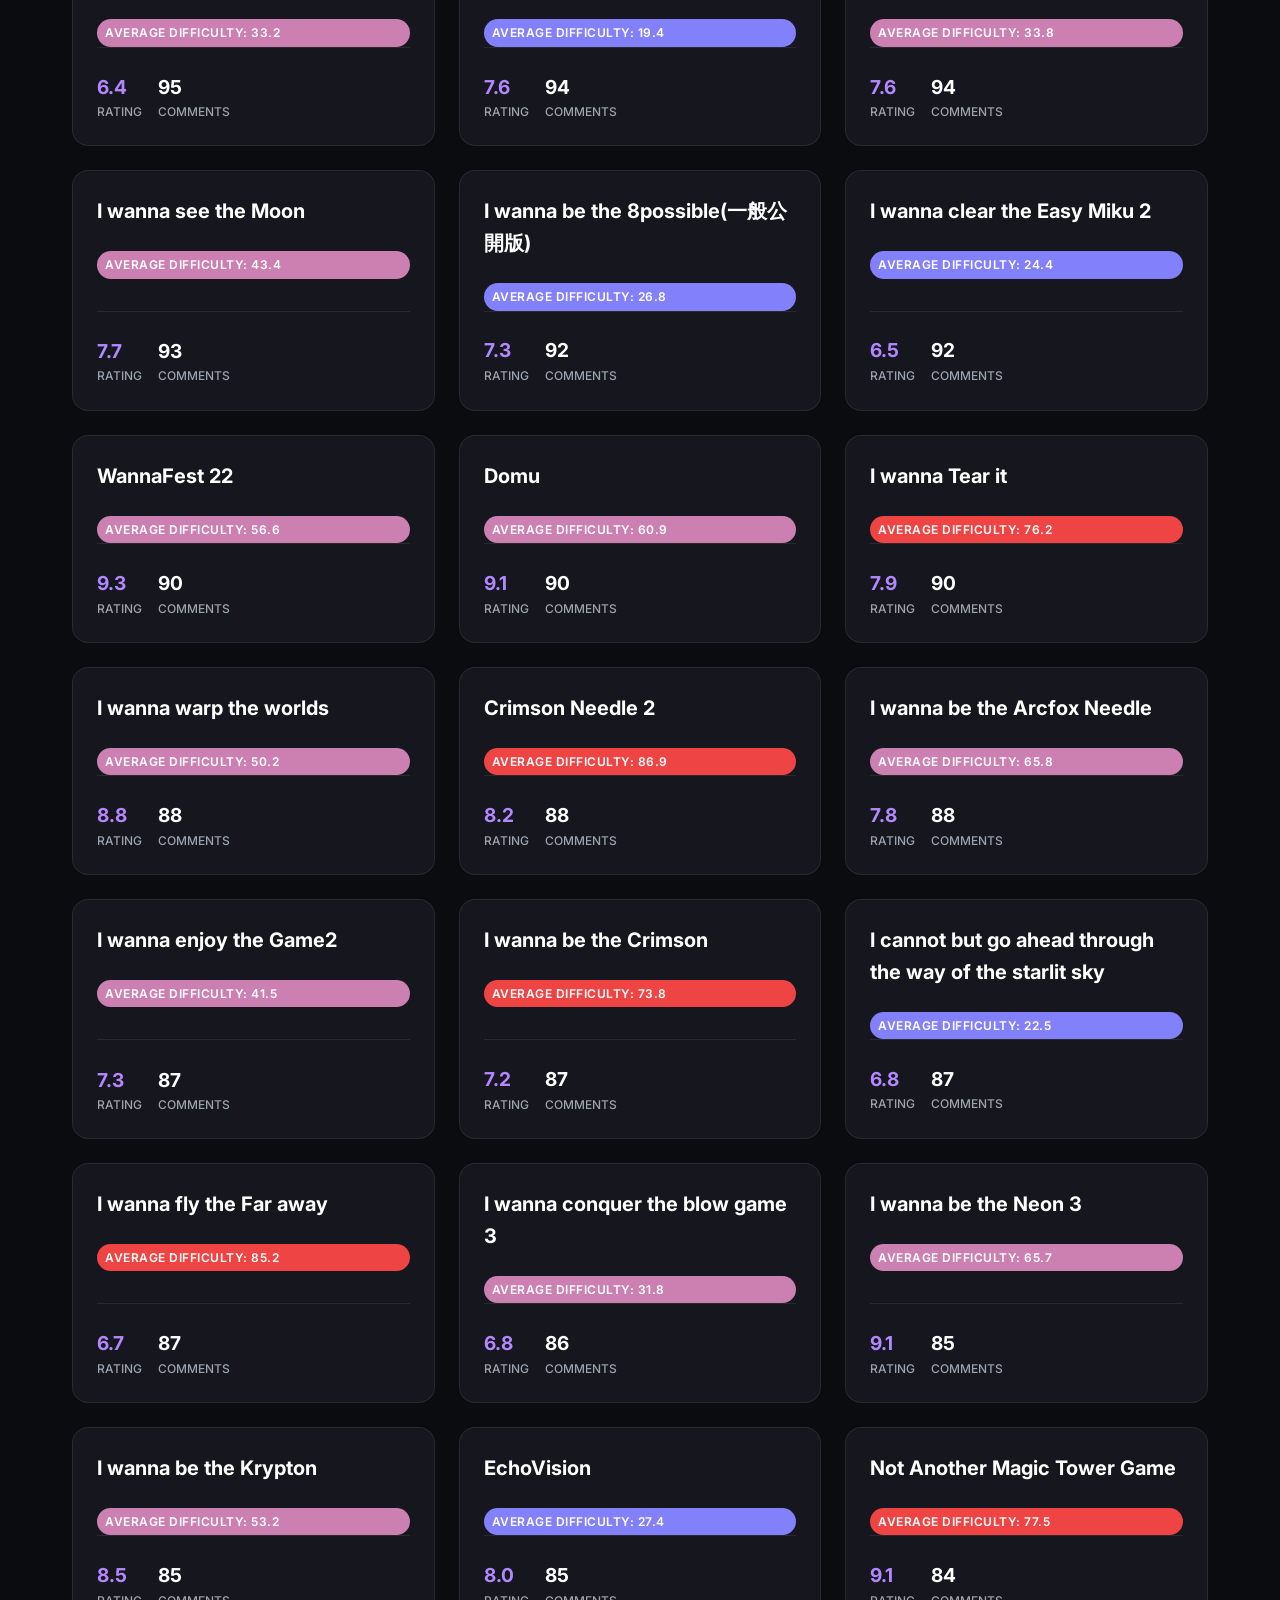
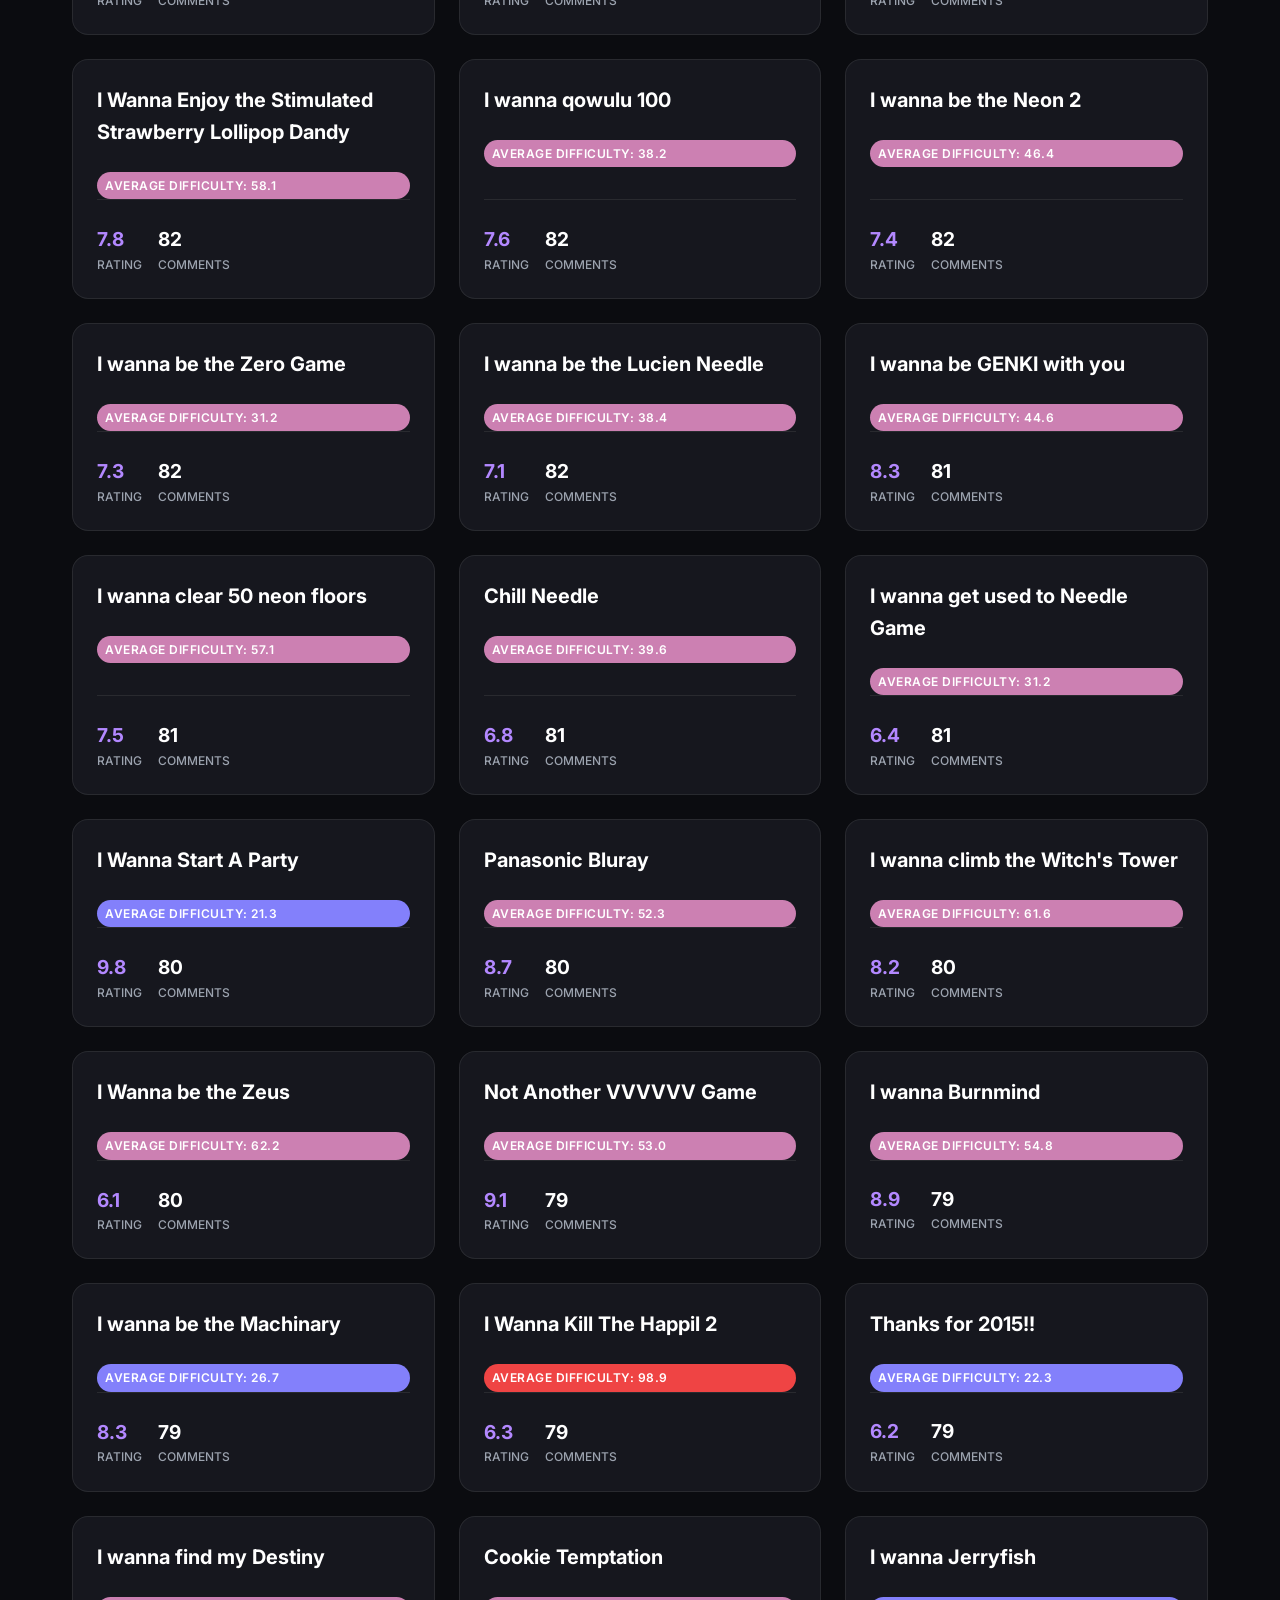
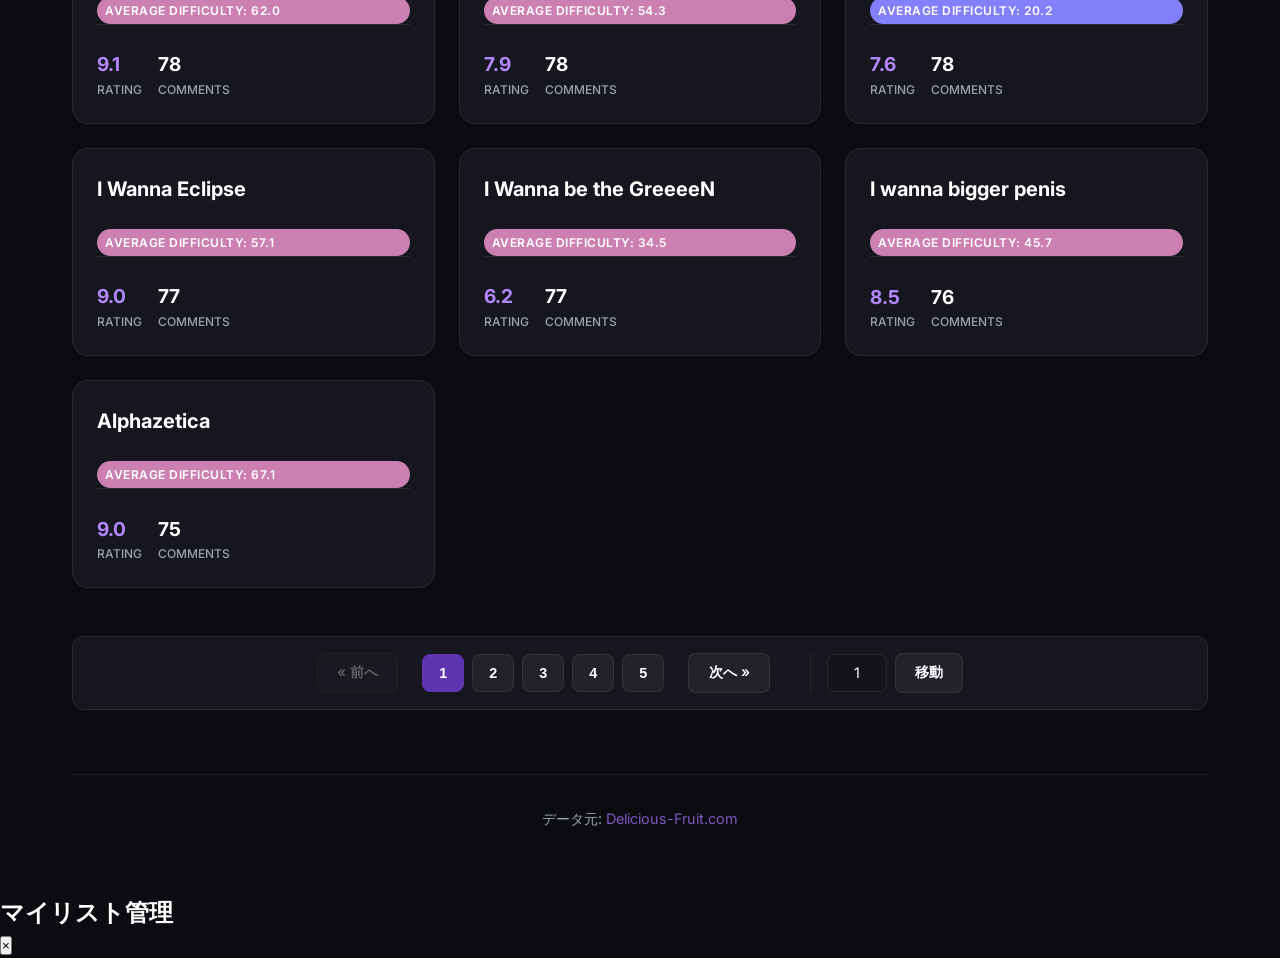
==== commit 21a5c570: "Add announcement section and modal for my list management" ====
--- a/index.html
+++ b/index.html
@@ -23,9 +23,19 @@
                     <button class="filter-btn" data-category="needle">針ゲー</button>
                     <button class="filter-btn" data-category="avoidance">耐久</button>
                     <button class="filter-btn" data-category="other">その他</button>
+                    <button class="filter-btn" data-category="mylists">マイリスト</button>
                 </div>
             </div>
         </header>
+
+        <div class="announcement-section" id="announcementSection" style="display: none;">
+            <div class="announcement-header">
+                <h2>お知らせ</h2>
+            </div>
+            <div class="announcement-list" id="announcementList">
+                <!-- Announcements will be inserted here -->
+            </div>
+        </div>
 
         <main>
             <div class="controls">
@@ -69,6 +79,18 @@
     <!-- Back to top button -->
     <button id="backToTopBtn" title="トップへ戻る">↑ Top</button>
 
+    <div id="modalOverlay" class="modal-overlay">
+        <div class="modal-content">
+            <div id="modalHeader" class="modal-header">
+                <h2 id="modalTitle">マイリスト管理</h2>
+                <button id="closeModal" class="close-btn">&times;</button>
+            </div>
+            <div id="modalBody" class="modal-body">
+                <!-- Content will be injected by JS -->
+            </div>
+        </div>
+    </div>
+
     <!-- script.js will fetch games.json dynamically -->
     <script src="script.js"></script>
 </body>
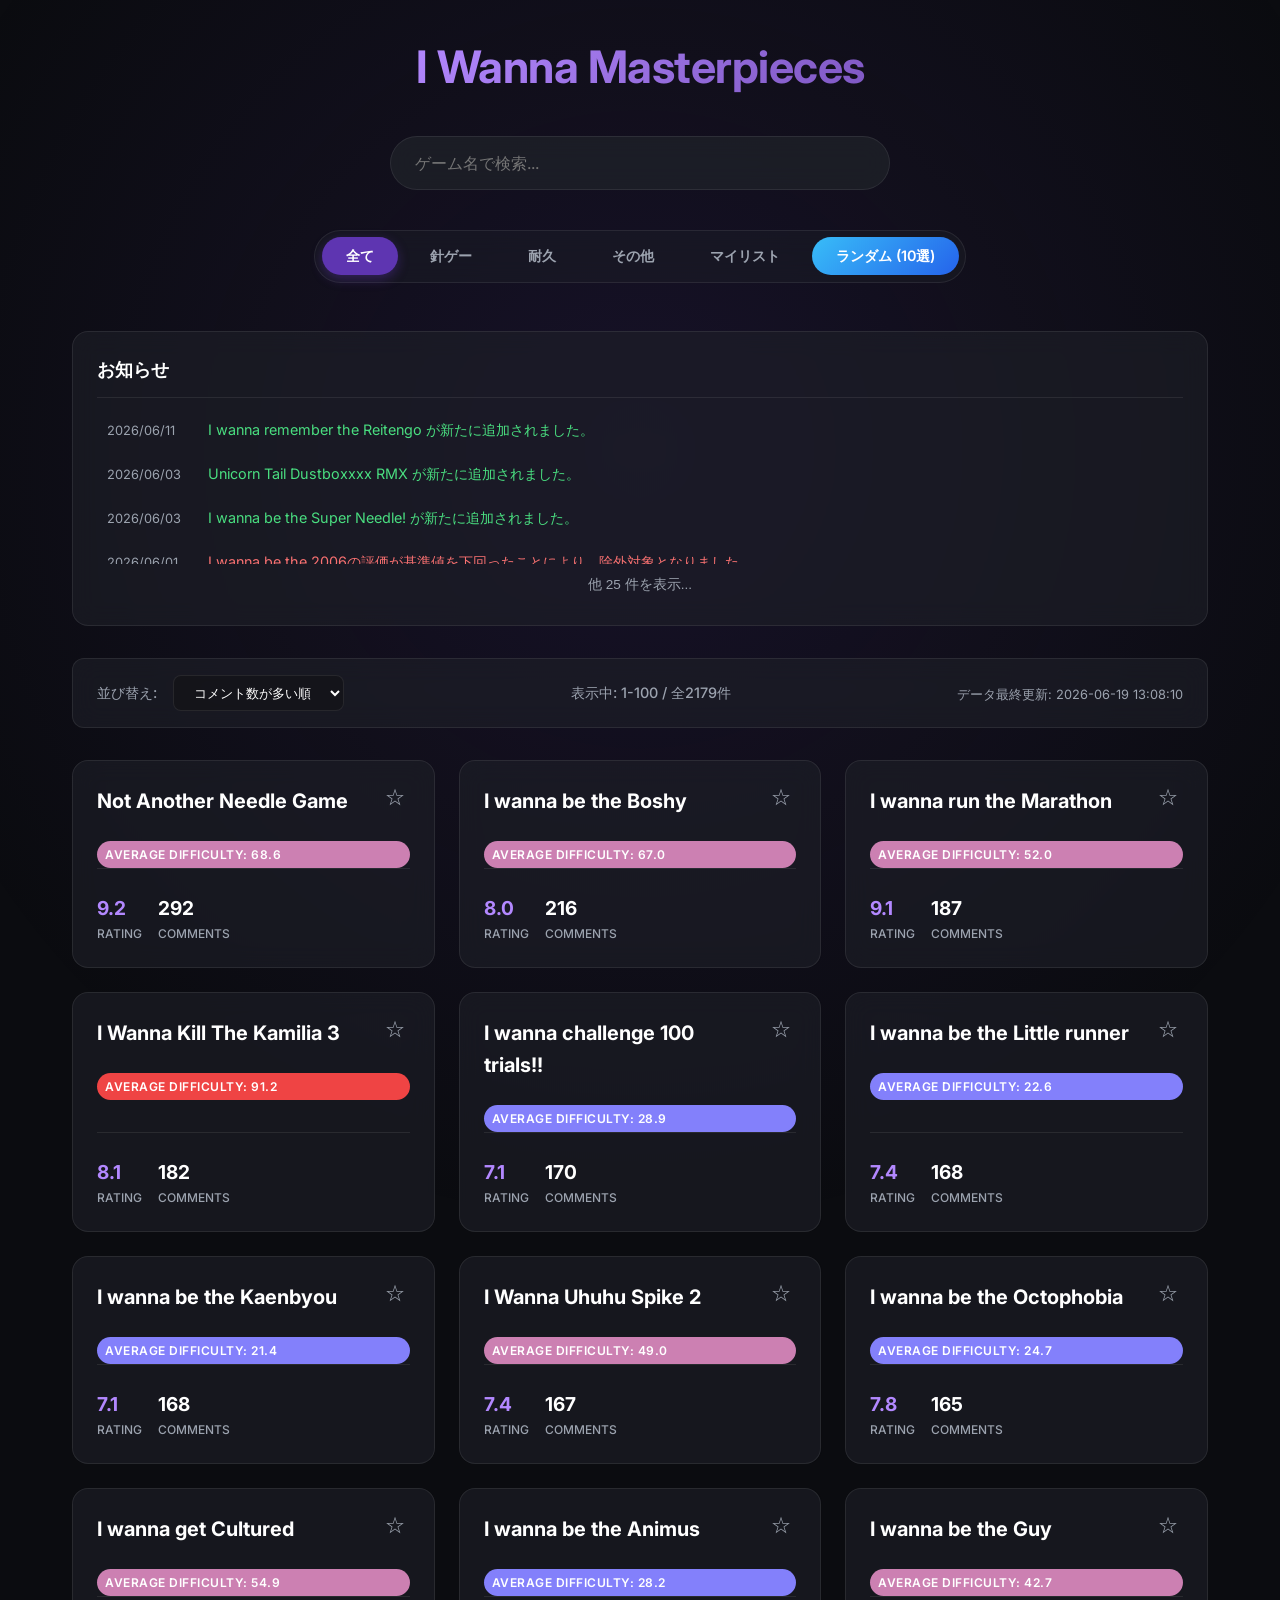
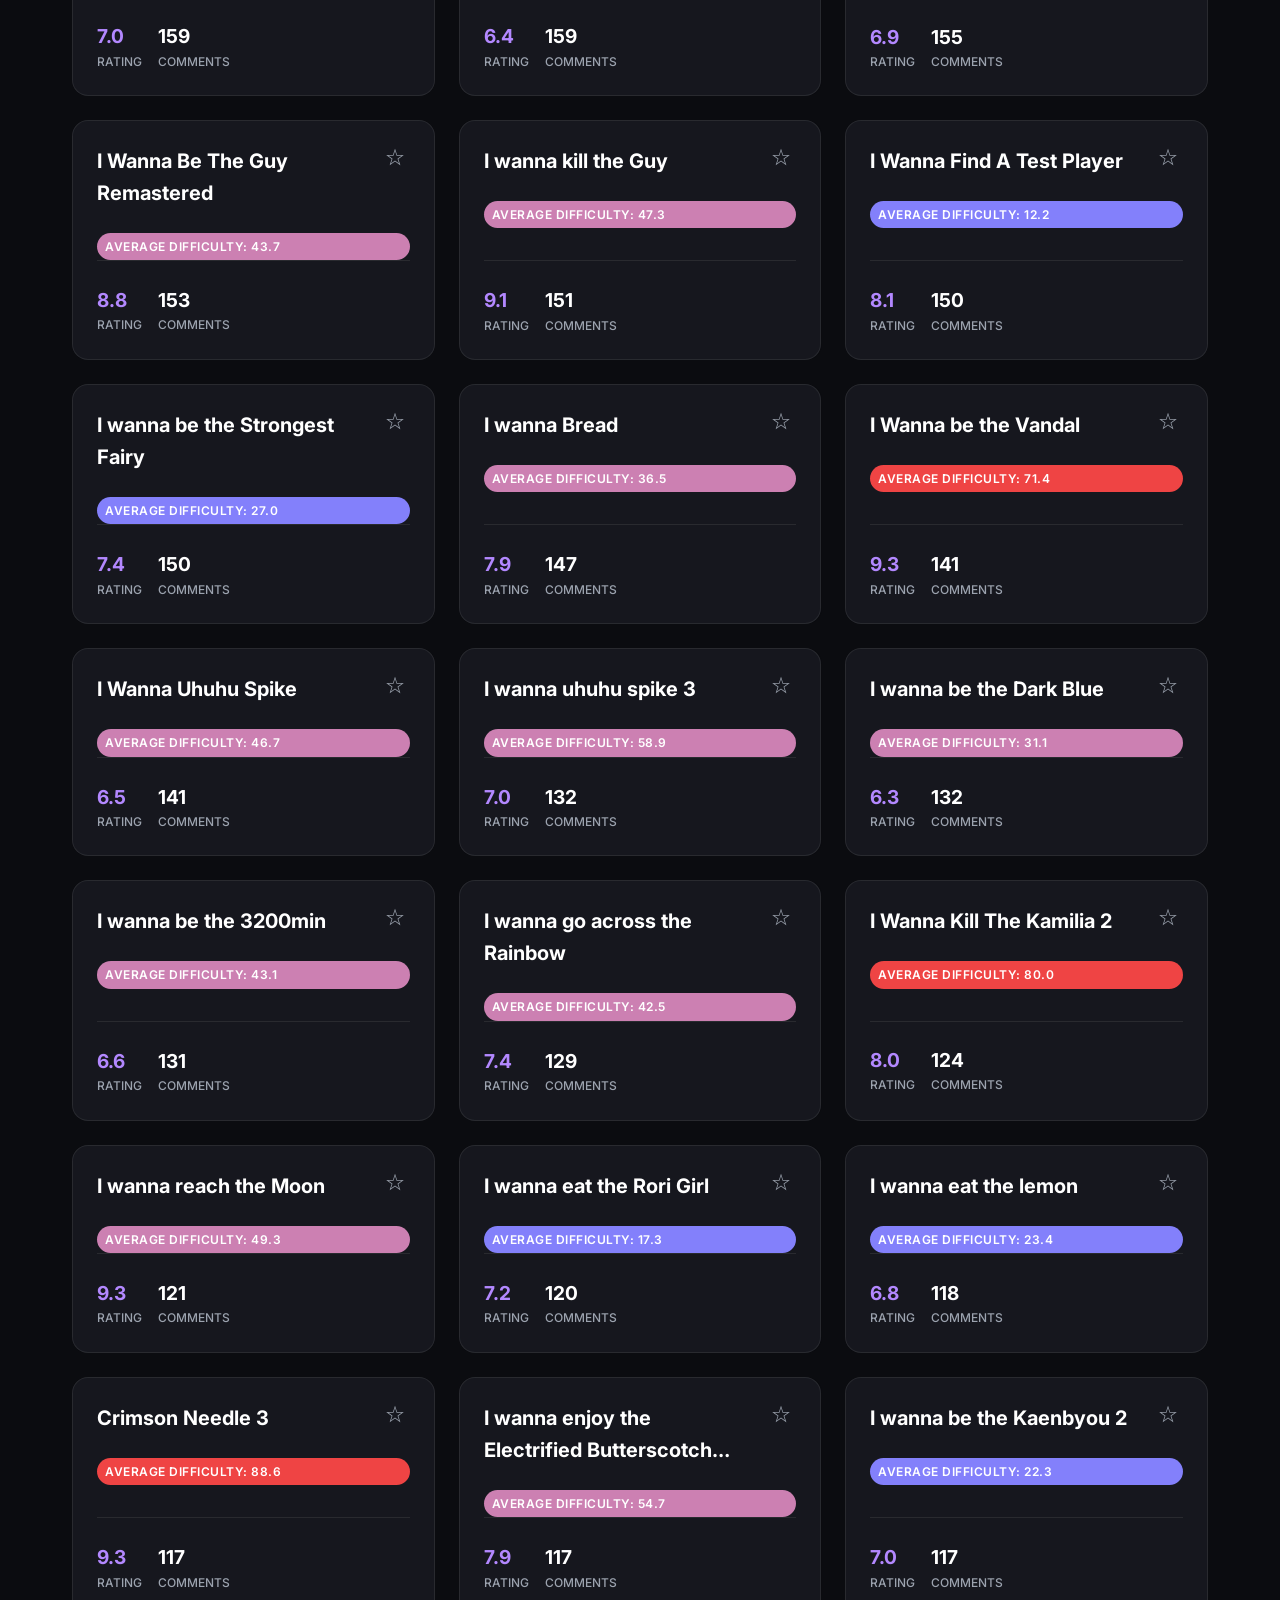
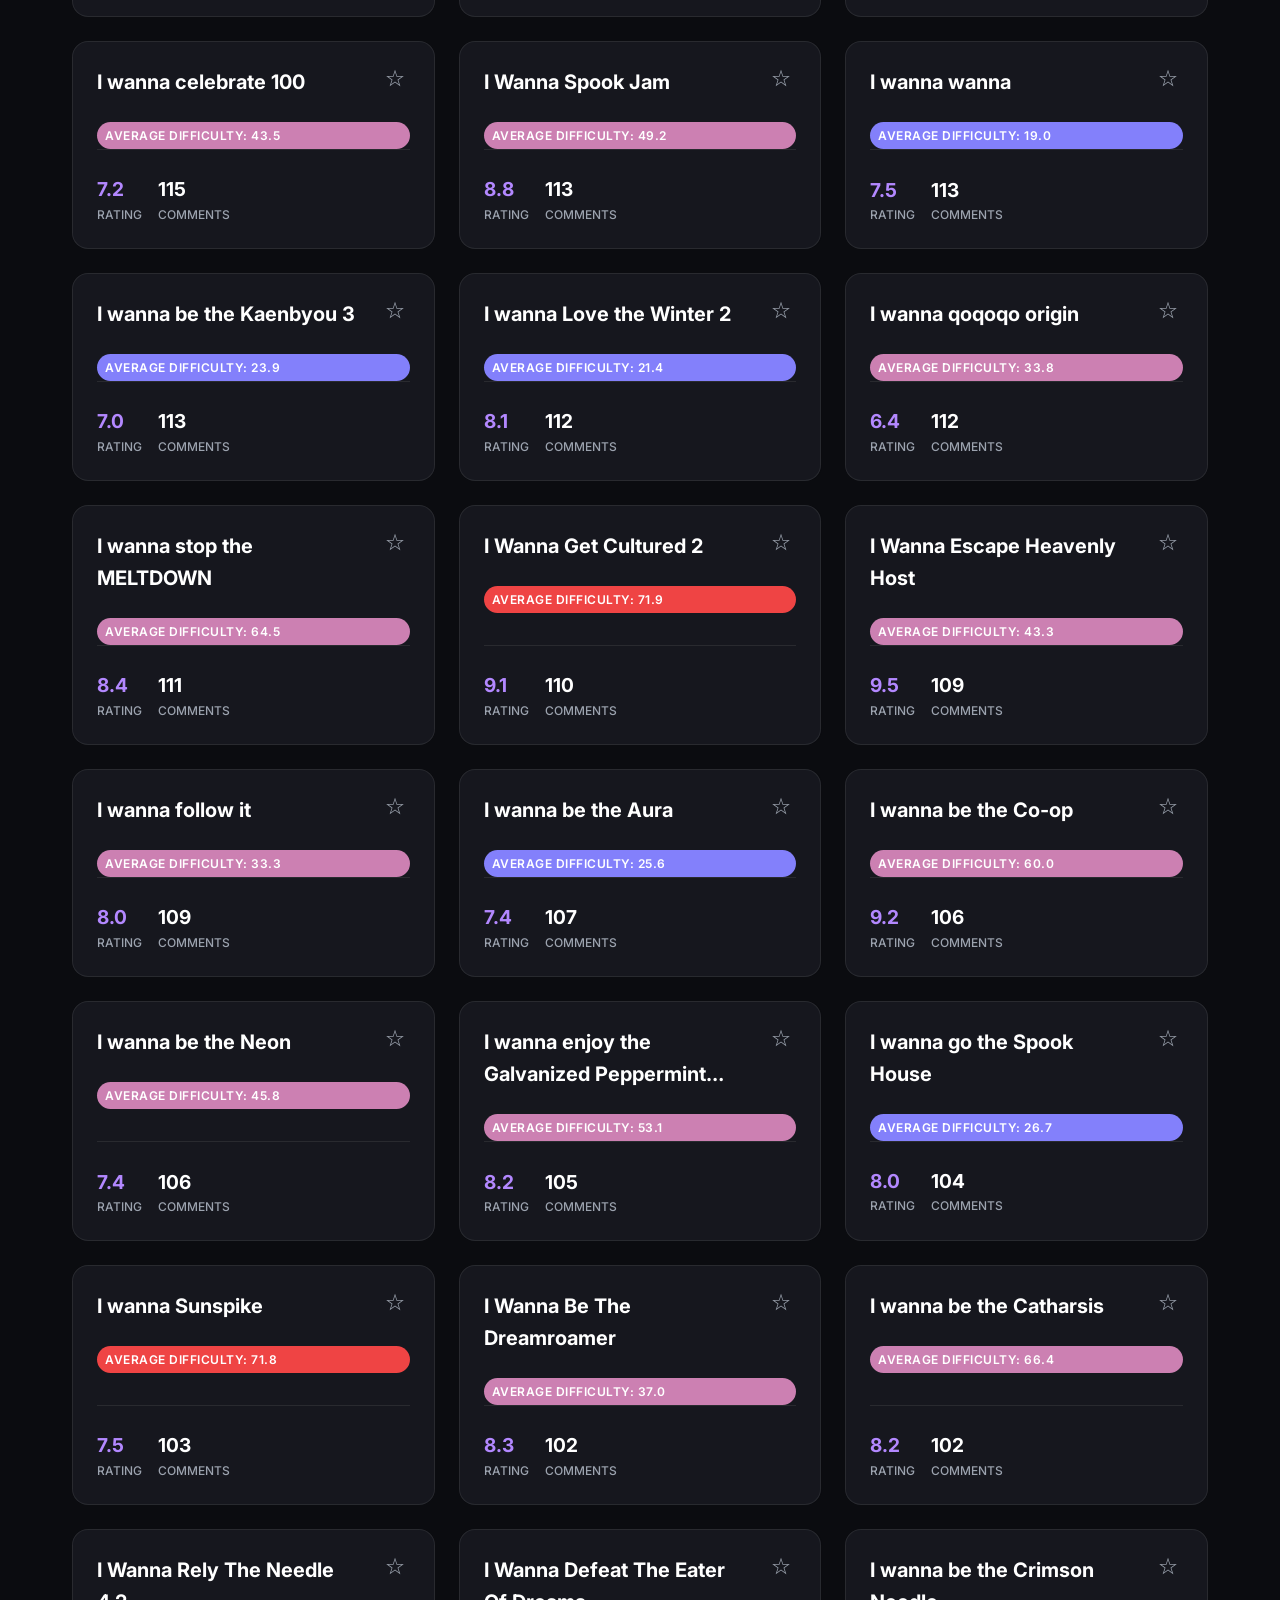
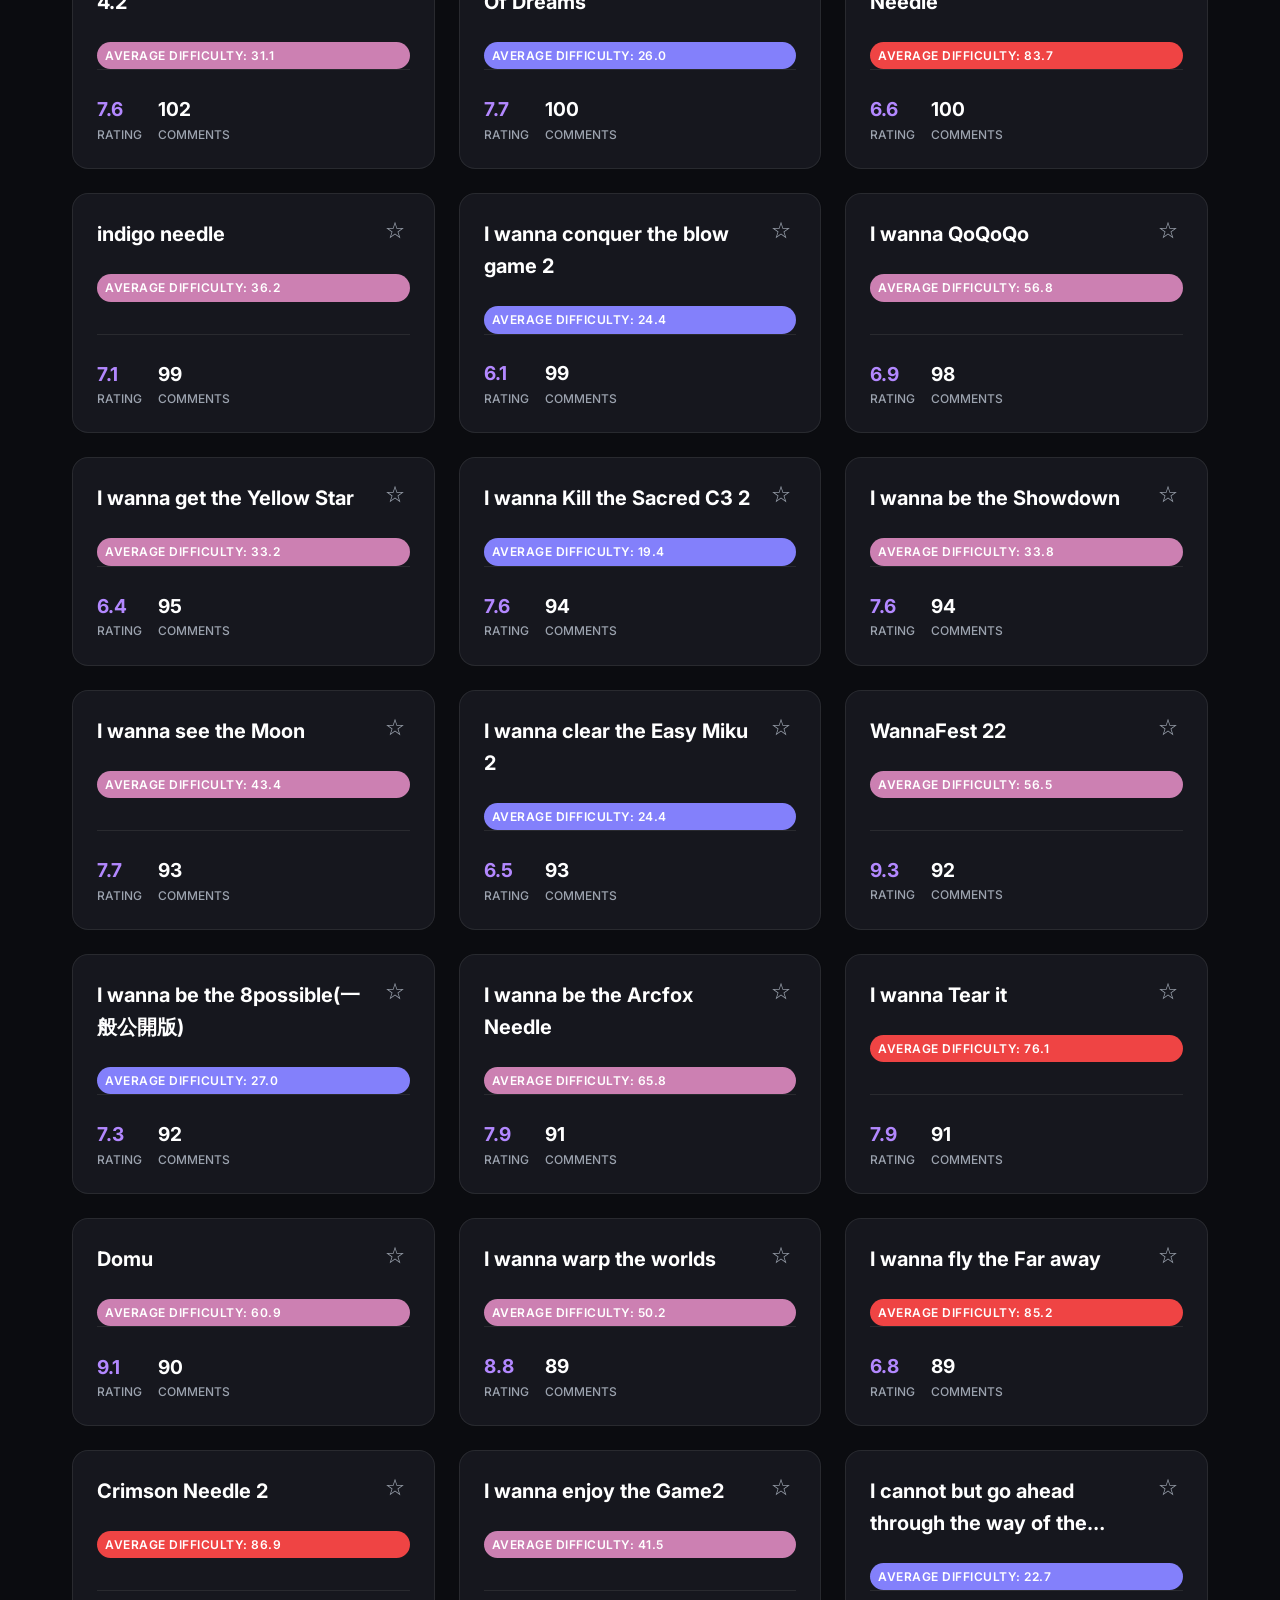
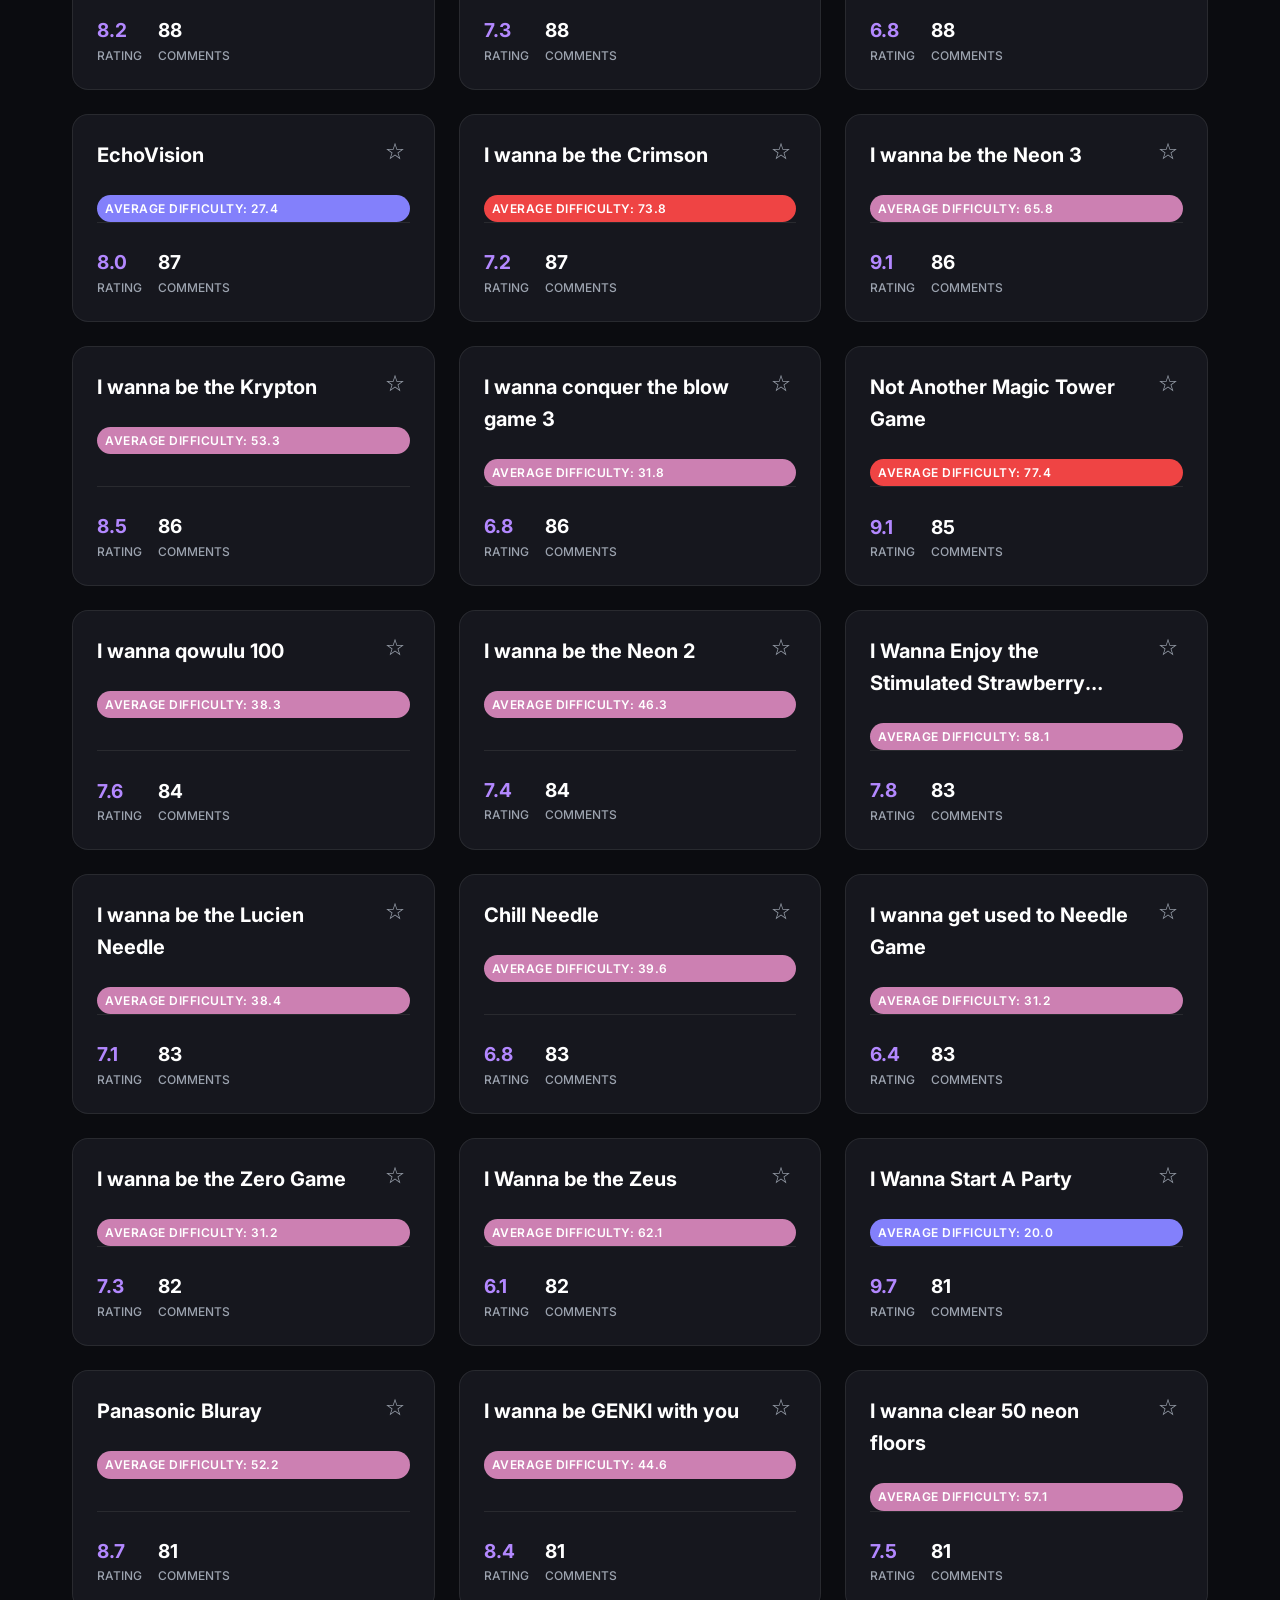
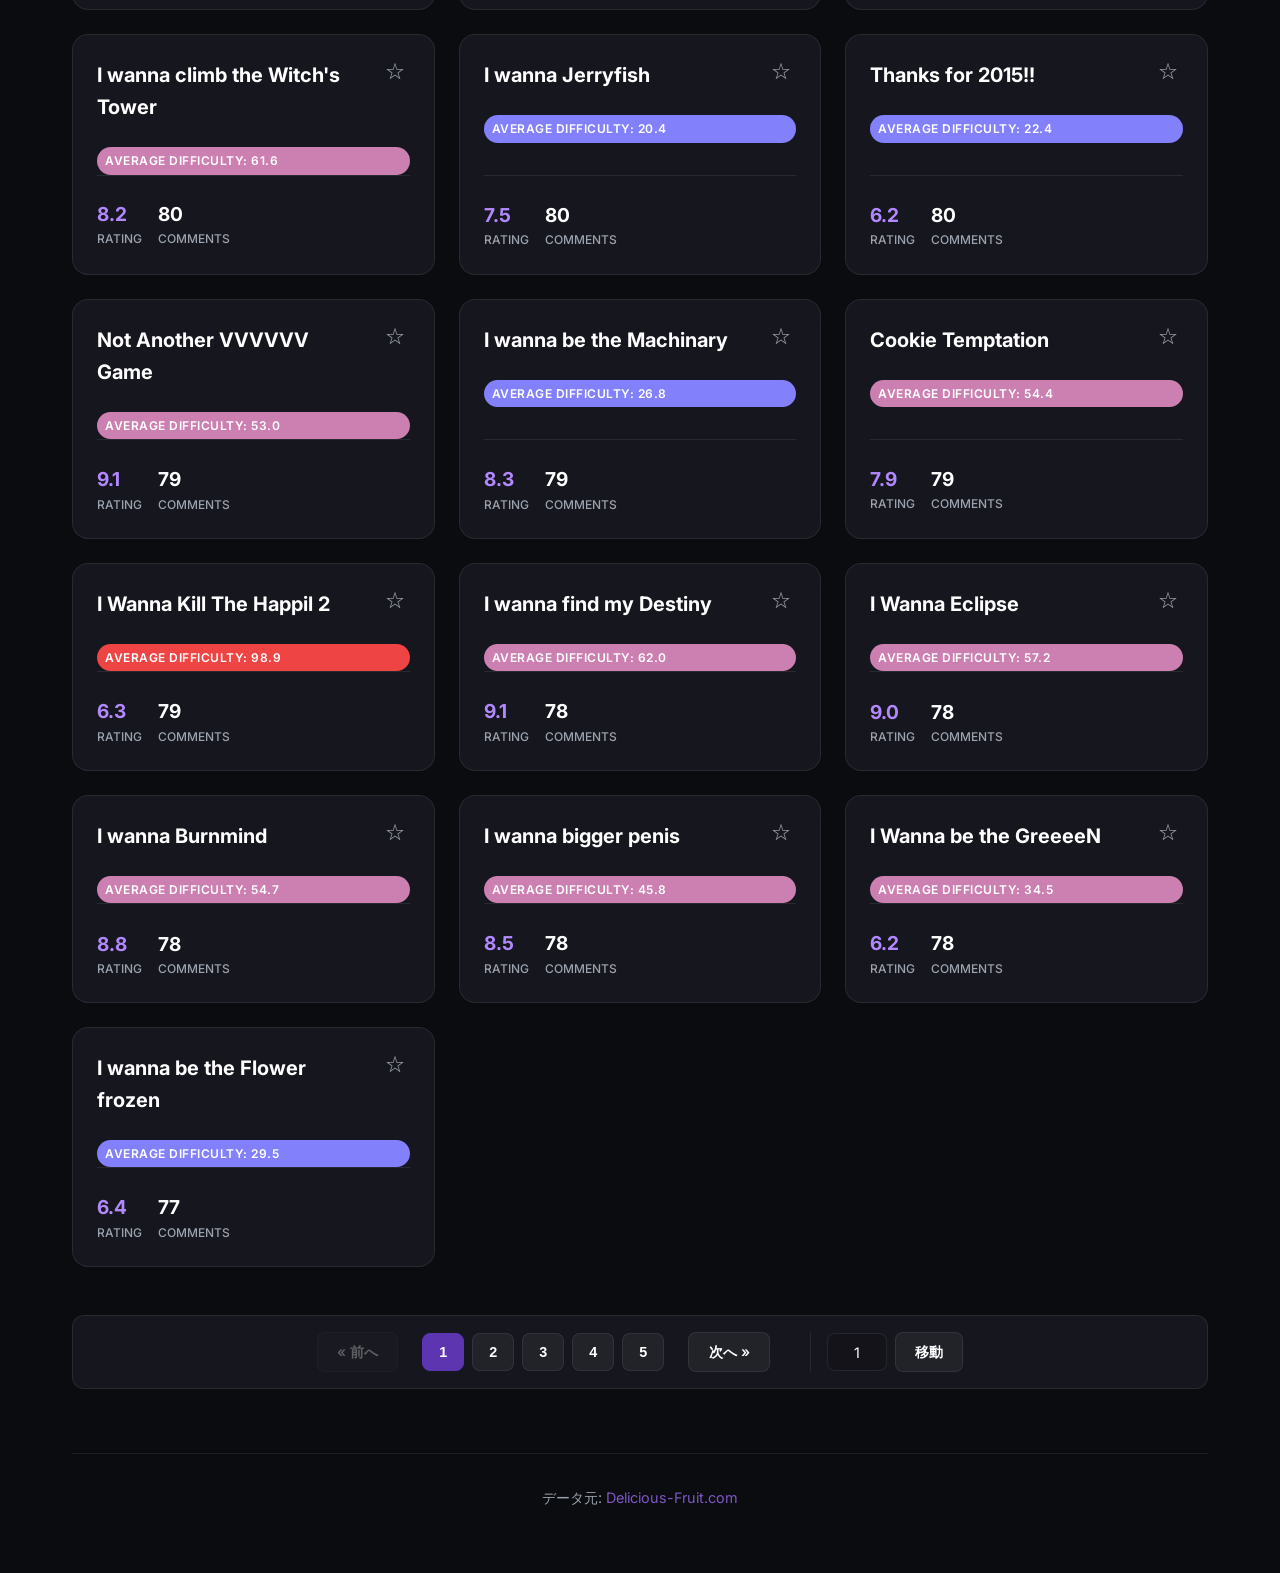
==== commit 3197ce68: "Add random selection button to index.html" ====
--- a/index.html
+++ b/index.html
@@ -24,6 +24,7 @@
                     <button class="filter-btn" data-category="avoidance">耐久</button>
                     <button class="filter-btn" data-category="other">その他</button>
                     <button class="filter-btn" data-category="mylists">マイリスト</button>
+                    <button class="filter-btn random-btn" onclick="window.location.href='random_select.html'" style="background: linear-gradient(135deg, #38bdf8, #2563eb); color: white; border: none;">ランダム (10選)</button>
                 </div>
             </div>
         </header>
--- a/style.css
+++ b/style.css
@@ -146,6 +146,114 @@
     box-shadow: 0 4px 12px rgba(94, 53, 177, 0.4);
 }
 
+/* Announcement Section */
+.announcement-section {
+    background: rgba(31, 33, 40, 0.6);
+    backdrop-filter: blur(var(--glass-blur));
+    border: 1px solid var(--card-border);
+    border-radius: 16px;
+    padding: 1.5rem;
+    margin-bottom: 2rem;
+    animation: fadeIn 0.8s ease-out;
+}
+
+.announcement-header {
+    display: flex;
+    align-items: center;
+    gap: 0.8rem;
+    margin-bottom: 1rem;
+    padding-bottom: 0.8rem;
+    border-bottom: 1px solid var(--card-border);
+}
+
+.announcement-icon {
+    font-size: 1.2rem;
+}
+
+.announcement-header h2 {
+    font-size: 1.1rem;
+    font-weight: 700;
+    color: var(--text-primary);
+    margin: 0;
+}
+
+.announcement-list {
+    display: flex;
+    flex-direction: column;
+    gap: 0.6rem;
+    max-height: 150px;
+    overflow-y: auto;
+    padding-right: 0.5rem;
+}
+
+.announcement-list::-webkit-scrollbar {
+    width: 6px;
+}
+
+.announcement-list::-webkit-scrollbar-thumb {
+    background: rgba(255, 255, 255, 0.1);
+    border-radius: 10px;
+}
+
+.announcement-item {
+    display: flex;
+    align-items: baseline;
+    gap: 1rem;
+    font-size: 0.9rem;
+    padding: 0.4rem 0.6rem;
+    border-radius: 8px;
+    transition: background 0.3s ease;
+}
+
+.announcement-item:hover {
+    background: rgba(255, 255, 255, 0.03);
+}
+
+.announcement-date {
+    font-family: 'Inter', sans-serif;
+    font-size: 0.8rem;
+    color: var(--text-secondary);
+    white-space: nowrap;
+    min-width: 85px;
+}
+
+.announcement-msg, .announcement-link {
+    line-height: 1.4;
+    text-decoration: none;
+    transition: all 0.2s ease;
+}
+
+.announcement-link:hover {
+    text-decoration: underline;
+    opacity: 0.8;
+}
+
+.announcement-item.add .announcement-msg, .announcement-item.add .announcement-link {
+    color: #4ade80; /* Light green */
+}
+
+.announcement-item.remove .announcement-msg, .announcement-item.remove .announcement-link {
+    color: #f87171; /* Light red */
+}
+
+.announcement-more-btn {
+    display: block;
+    width: 100%;
+    background: transparent;
+    border: none;
+    color: var(--text-secondary);
+    font-size: 0.85rem;
+    padding: 0.8rem 0 0.4rem;
+    cursor: pointer;
+    transition: color 0.2s ease;
+    text-align: center;
+    font-weight: 500;
+}
+
+.announcement-more-btn:hover {
+    color: var(--highlight);
+}
+
 .controls {
     display: flex;
     justify-content: space-between;
@@ -444,3 +552,238 @@
     transform: translateY(-3px);
     box-shadow: 0 6px 16px rgba(179, 136, 255, 0.5);
 }
+
+/* My List Styles */
+.card-header {
+    display: flex;
+    justify-content: space-between;
+    align-items: flex-start;
+    gap: 1rem;
+}
+
+.btn-group {
+    display: flex;
+    gap: 0.5rem;
+}
+
+.bookmark-btn {
+    background: transparent;
+    border: none;
+    color: var(--text-secondary);
+    font-size: 1.25rem;
+    cursor: pointer;
+    transition: all 0.2s ease;
+    padding: 2px 5px;
+    border-radius: 4px;
+    line-height: 1;
+}
+
+.bookmark-btn:hover {
+    background: rgba(255, 255, 255, 0.1);
+    color: var(--highlight);
+    transform: scale(1.1);
+}
+
+.bookmark-btn.active {
+    color: #ffca28; /* Gold Star */
+}
+
+.mylist-controls {
+    display: flex;
+    flex-direction: column;
+    gap: 1rem;
+    padding: 1.5rem;
+    background: var(--card-bg);
+    border-radius: 12px;
+    border: 1px solid var(--card-border);
+    margin-bottom: 2rem;
+    backdrop-filter: blur(var(--glass-blur));
+}
+
+.list-selector {
+    display: flex;
+    align-items: center;
+    gap: 1rem;
+    justify-content: center;
+}
+
+.list-selector select {
+    padding: 0.5rem 1rem;
+    background: rgba(20, 21, 26, 0.8);
+    border: 1px solid var(--card-border);
+    color: var(--text-primary);
+    border-radius: 8px;
+    font-family: inherit;
+    cursor: pointer;
+    min-width: 200px;
+}
+
+.list-actions {
+    display: flex;
+    gap: 0.5rem;
+    justify-content: center;
+    flex-wrap: wrap;
+}
+
+.control-btn {
+    padding: 0.8rem 1.5rem;
+    background: var(--accent);
+    border: none;
+    border-radius: 8px;
+    color: white;
+    font-weight: 600;
+    cursor: pointer;
+    transition: all 0.3s ease;
+}
+
+.control-btn.mini {
+    padding: 0.5rem 1rem;
+    font-size: 0.85rem;
+}
+
+.control-btn.danger {
+    background: rgba(239, 68, 68, 0.2);
+    color: #ef4444;
+    border: 1px solid rgba(239, 68, 68, 0.5);
+}
+
+.control-btn:hover {
+    background: var(--highlight);
+    transform: translateY(-2px);
+    box-shadow: 0 4px 12px rgba(94, 53, 177, 0.3);
+}
+
+.control-btn.danger:hover {
+    background: #ef4444;
+    color: white;
+}
+
+/* Modal Styles */
+.modal-overlay {
+    display: none;
+    position: fixed;
+    top: 0;
+    left: 0;
+    width: 100%;
+    height: 100%;
+    background: rgba(0, 0, 0, 0.7);
+    backdrop-filter: blur(8px);
+    z-index: 1000;
+    justify-content: center;
+    align-items: center;
+    animation: fadeInModal 0.3s ease;
+}
+
+@keyframes fadeInModal {
+    from { opacity: 0; }
+    to { opacity: 1; }
+}
+
+.modal-content {
+    background: rgba(20, 21, 26, 0.9);
+    border: 1px solid var(--card-border);
+    border-radius: 20px;
+    width: 90%;
+    max-width: 500px;
+    box-shadow: 0 20px 40px rgba(0, 0, 0, 0.5);
+    overflow: hidden;
+    animation: slideInModal 0.3s cubic-bezier(0.4, 0, 0.2, 1);
+}
+
+@keyframes slideInModal {
+    from { transform: translateY(30px); opacity: 0; }
+    to { transform: translateY(0); opacity: 1; }
+}
+
+.modal-header {
+    padding: 1.5rem;
+    border-bottom: 1px solid var(--card-border);
+    display: flex;
+    justify-content: space-between;
+    align-items: center;
+    background: linear-gradient(to right, rgba(94, 53, 177, 0.1), transparent);
+}
+
+.modal-header h2 {
+    font-size: 1.5rem;
+    font-weight: 700;
+    color: var(--highlight);
+}
+
+.close-btn {
+    background: transparent;
+    border: none;
+    color: var(--text-secondary);
+    font-size: 2rem;
+    line-height: 1;
+    cursor: pointer;
+    transition: color 0.2s ease;
+}
+
+.close-btn:hover {
+    color: white;
+}
+
+.modal-body {
+    padding: 1.5rem;
+    max-height: 70vh;
+    overflow-y: auto;
+}
+
+.modal-body label {
+    display: block;
+    margin-bottom: 1rem;
+    font-weight: 500;
+    color: var(--text-secondary);
+}
+
+.modal-body input[type="text"] {
+    width: 100%;
+    padding: 1rem;
+    background: rgba(255, 255, 255, 0.05);
+    border: 1px solid var(--card-border);
+    border-radius: 10px;
+    color: white;
+    font-family: inherit;
+    font-size: 1rem;
+    margin-bottom: 1.5rem;
+}
+
+.modal-body input[type="text"]:focus {
+    outline: none;
+    border-color: var(--accent-light);
+}
+
+.list-selection-item {
+    display: flex;
+    align-items: center;
+    gap: 1rem;
+    padding: 0.8rem 1rem;
+    border-radius: 10px;
+    transition: background 0.2s ease;
+    cursor: pointer;
+    margin-bottom: 0.5rem;
+}
+
+.list-selection-item:hover {
+    background: rgba(255, 255, 255, 0.05);
+}
+
+.list-selection-item input[type="checkbox"] {
+    width: 20px;
+    height: 20px;
+    accent-color: var(--accent-light);
+    cursor: pointer;
+}
+
+.list-selection-item span {
+    font-weight: 500;
+    flex-grow: 1;
+}
+
+.modal-footer {
+    display: flex;
+    gap: 1rem;
+    justify-content: flex-end;
+    margin-top: 1.5rem;
+}
